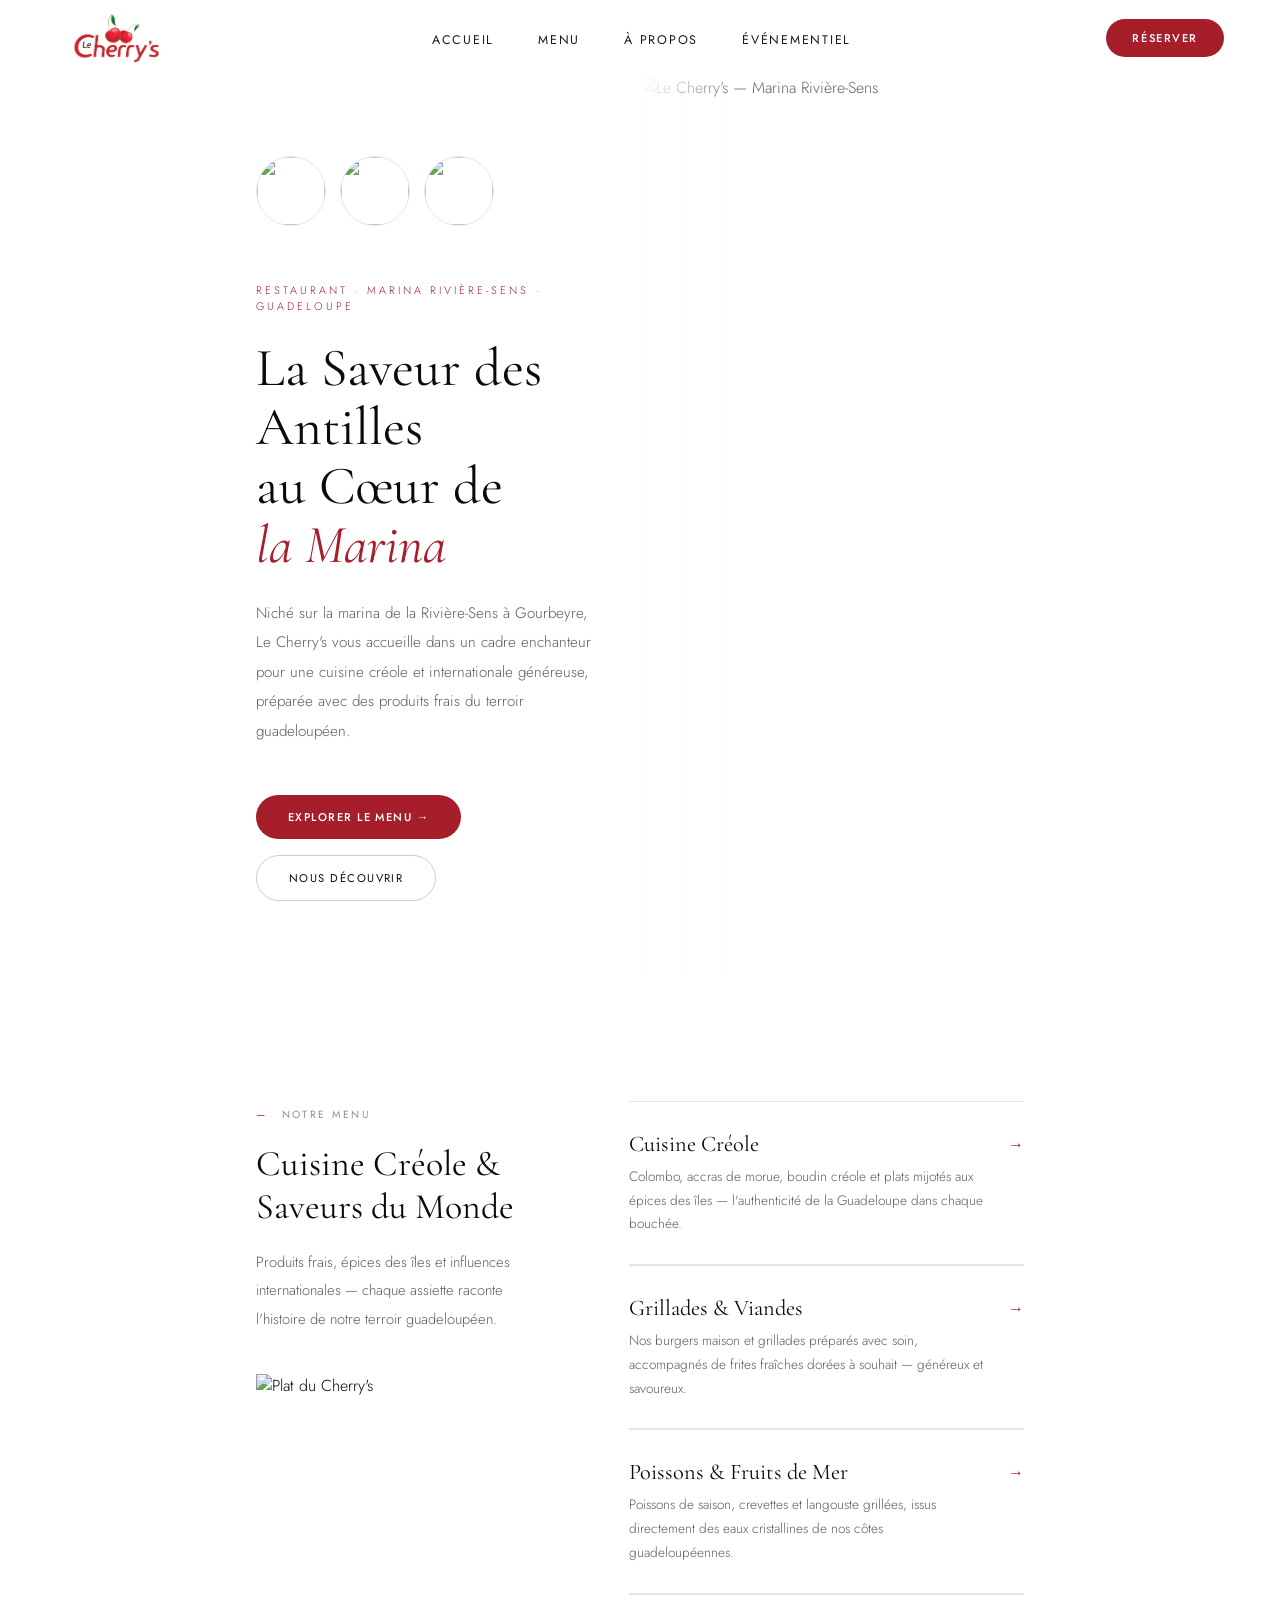
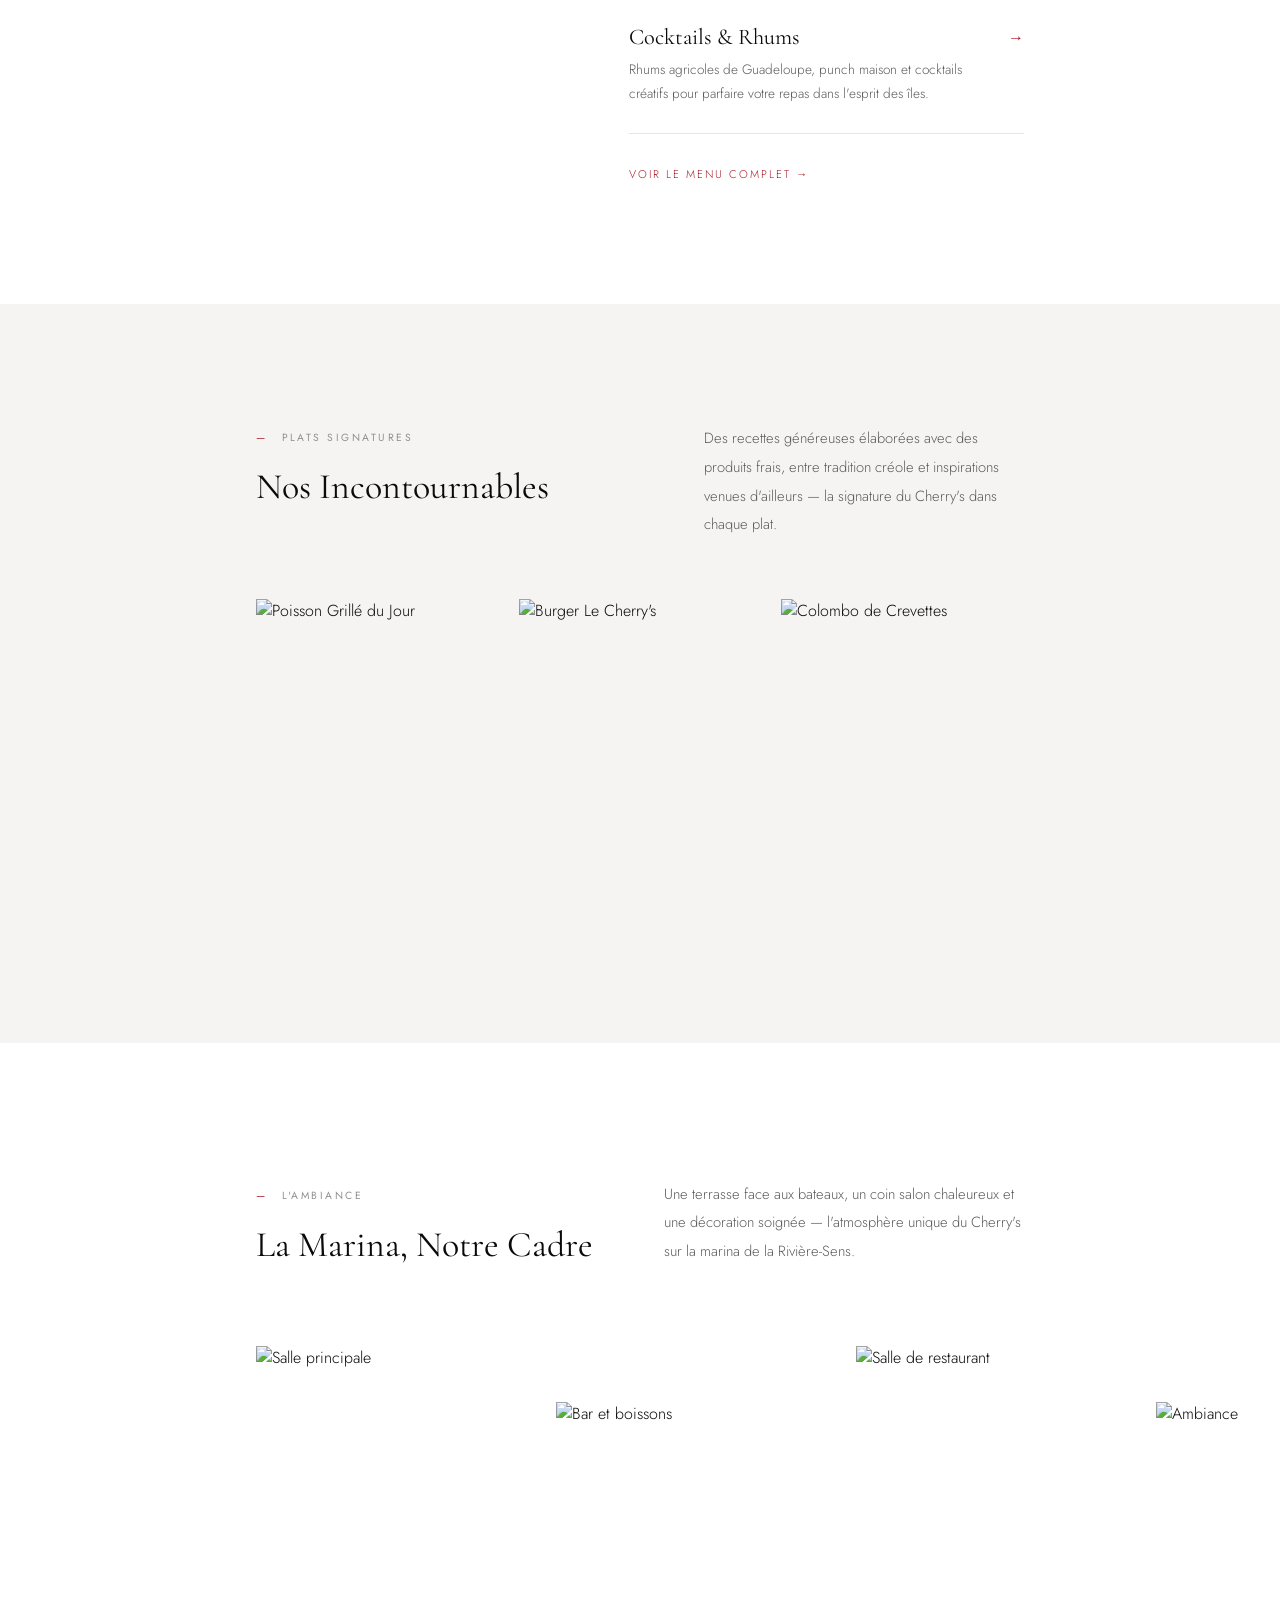
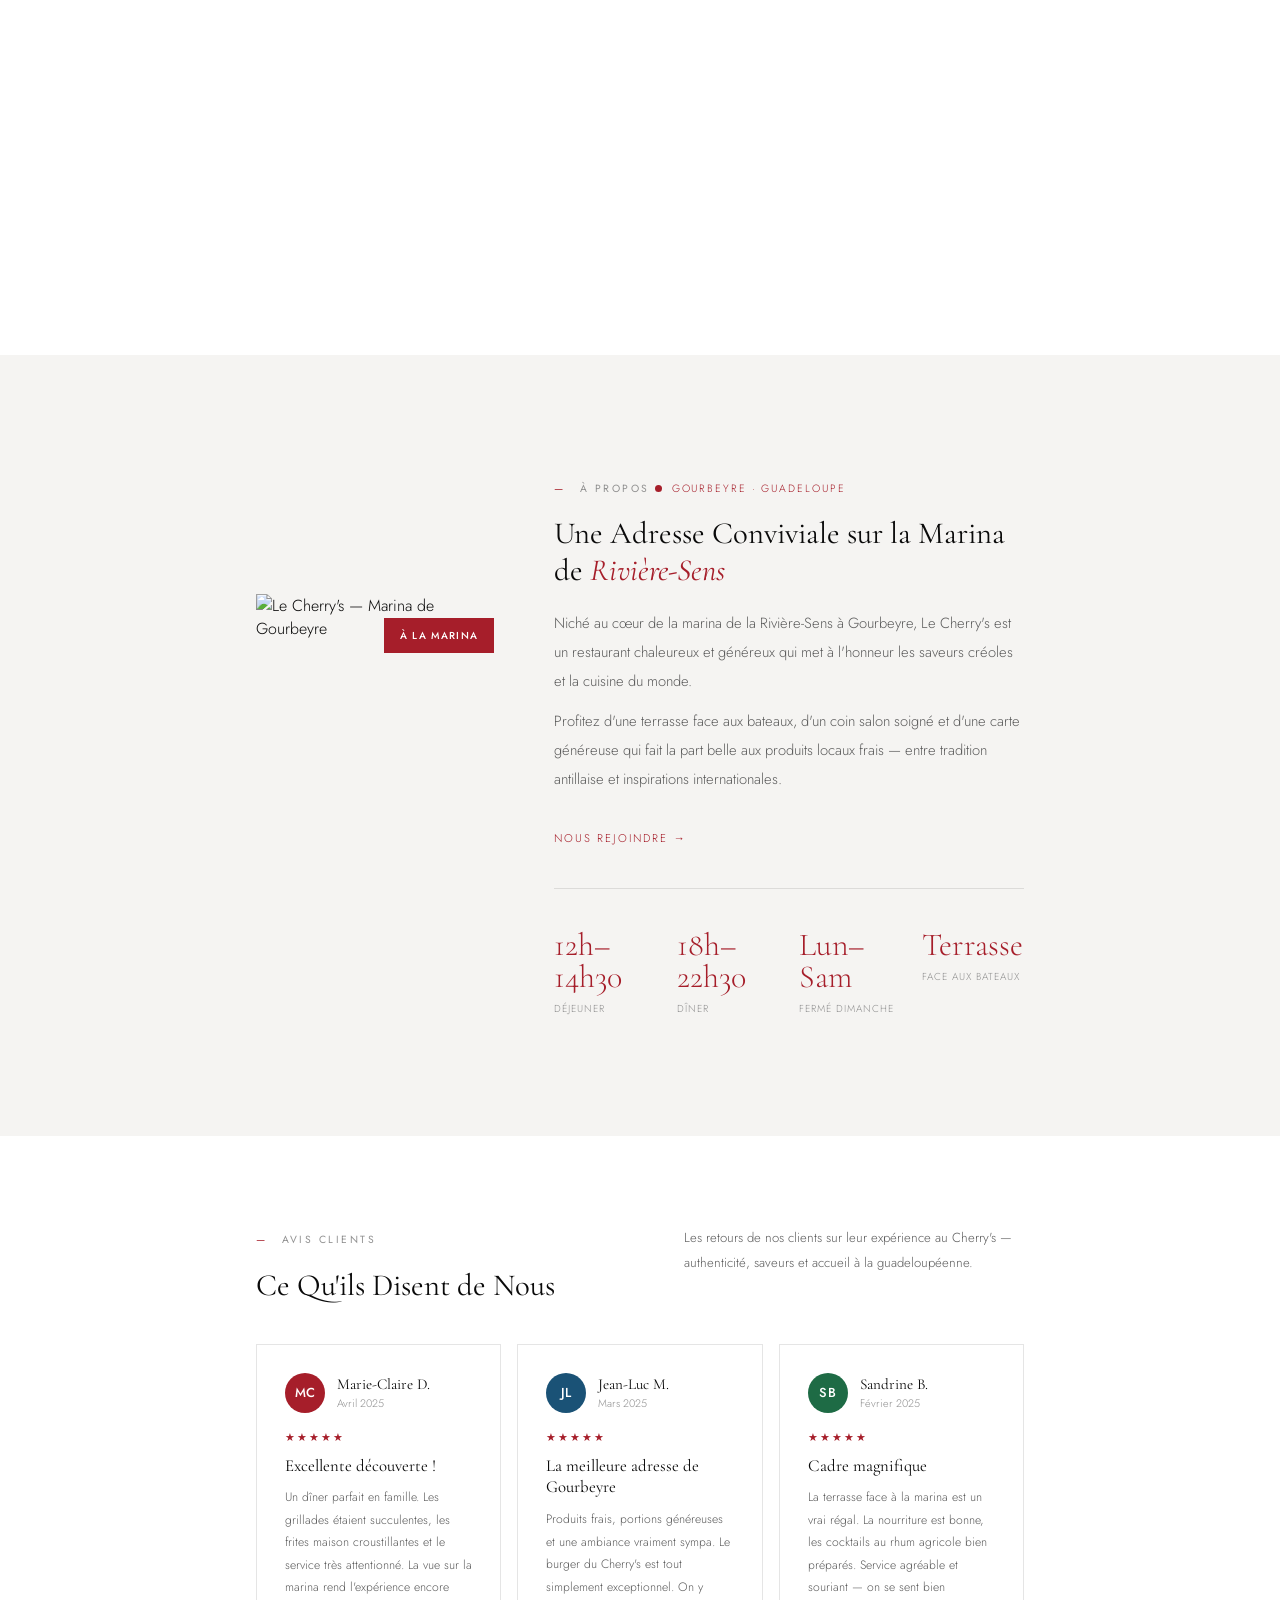
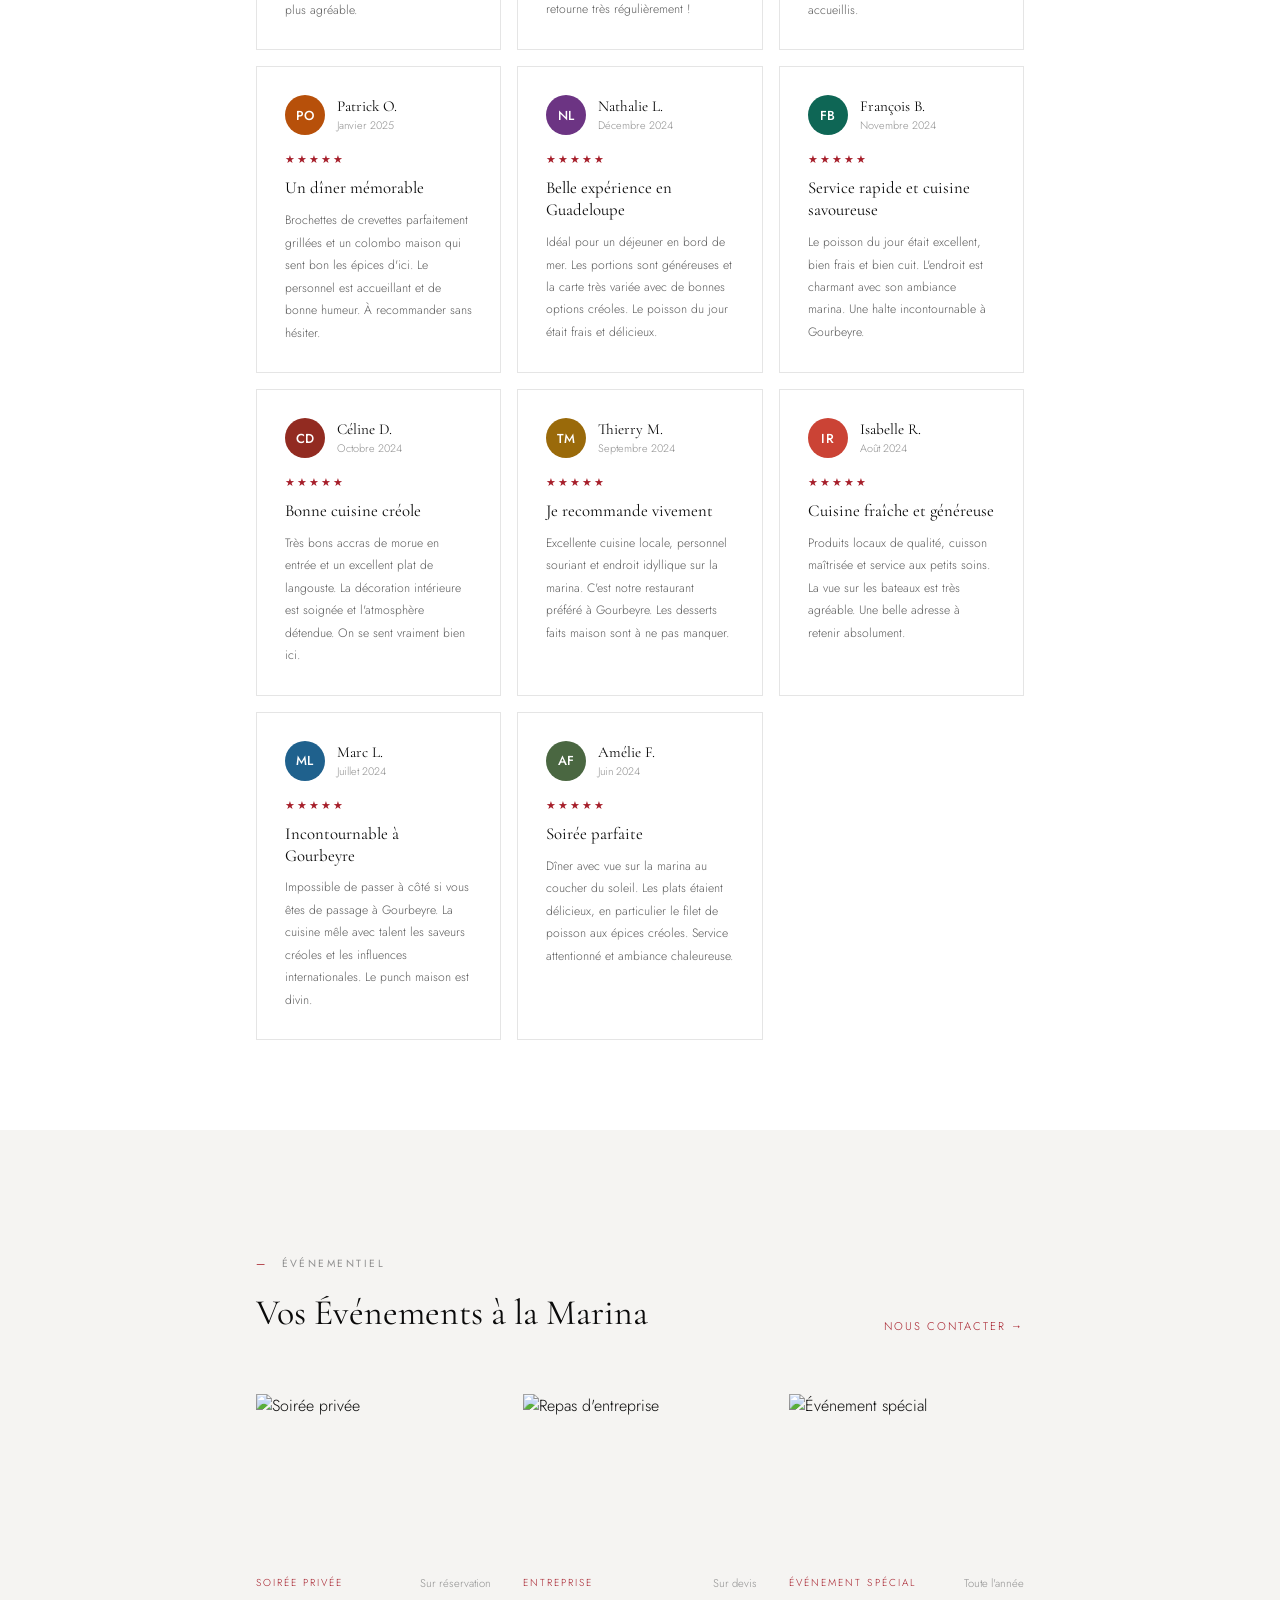
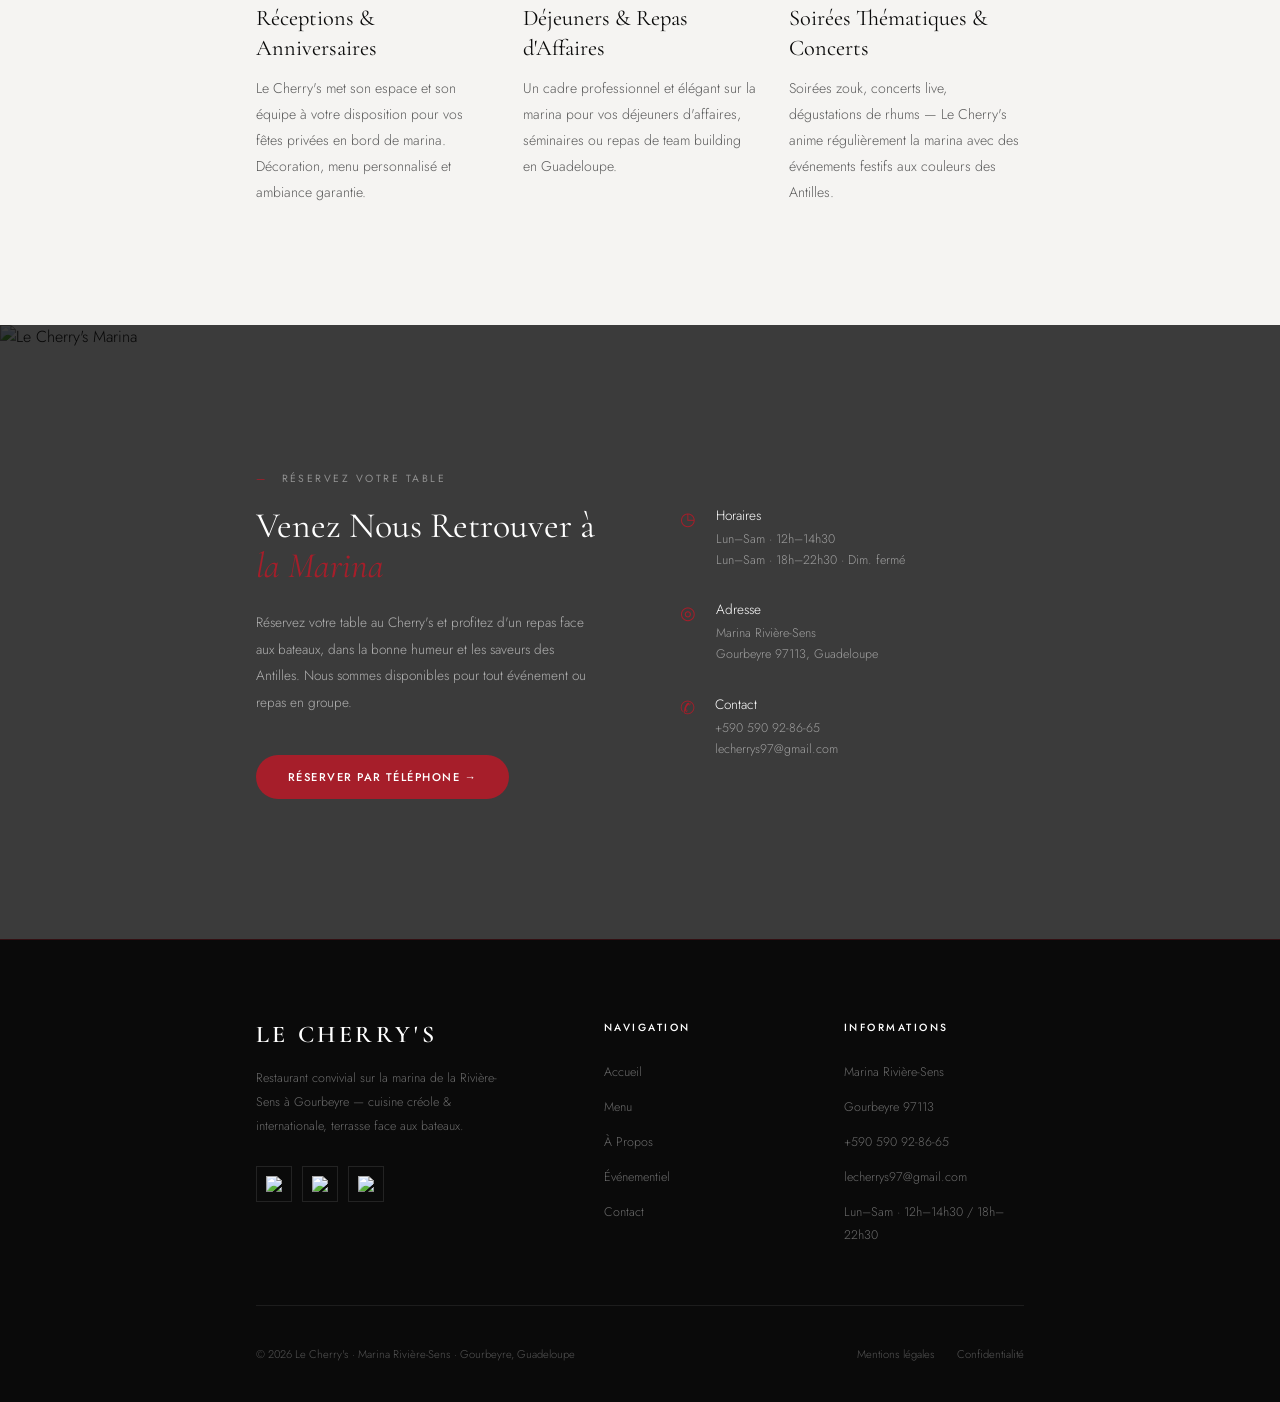
==== index.html @ 12f6e4ac "Initial commit — Le Cherry's restaurant website Site statique HTML/CSS/JS : page d'accueil, menu, à " ====
<!DOCTYPE html>
<html lang="fr">
<head>
  <meta charset="UTF-8" />
  <meta name="viewport" content="width=device-width, initial-scale=1.0" />
  <title>Le Cherry's — Restaurant Marina Rivière-Sens · Gourbeyre</title>
  <link rel="preconnect" href="https://fonts.googleapis.com" />
  <link rel="preconnect" href="https://fonts.gstatic.com" crossorigin />
  <link href="https://fonts.googleapis.com/css2?family=Cormorant+Garamond:ital,wght@0,300;0,400;0,500;0,600;1,300;1,400&family=Jost:wght@300;400;500&display=swap" rel="stylesheet" />
  <link rel="stylesheet" href="css/style.css" />
</head>
<body>

<!-- ── NAV ── -->
<nav>
  <a href="index.html" class="nav-logo"><img src="IMG_4644.png" alt="Le Cherry's" style="height:50px;width:auto;display:block;" /></a>
  <ul class="nav-links">
    <li><a href="index.html">Accueil</a></li>
    <li><a href="menu.html">Menu</a></li>
    <li><a href="apropos.html">À propos</a></li>
    <li><a href="evenementiel.html">Événementiel</a></li>
  </ul>
  <a href="tel:+590590928665" class="btn-nav">Réserver</a>
</nav>

<!-- ── HERO ── -->
<section id="hero">
  <div class="hero-left fi">
    <div class="hero-circles" aria-hidden="true">
      <div class="hero-circle">
        <img src="https://www.odyssea.eu/geodyssea/markers-thumbnails/26075_1666801011_th.jpg" alt="" />
      </div>
      <div class="hero-circle">
        <img src="https://www.odyssea.eu/geodyssea/markers-thumbnails/26075_1666801291_th.jpg" alt="" />
      </div>
      <div class="hero-circle">
        <img src="https://scontent.fptp3-1.fna.fbcdn.net/v/t39.30808-6/489790271_1192868812580644_2591110882138743673_n.jpg?_nc_cat=103&ccb=1-7&_nc_sid=127cfc&_nc_ohc=v4eCjtSb2UcQ7kNvwEwT-2U&_nc_oc=AdpVs7Gy8AkwBSvnmFHlxiqe1Ts1nXiaVDwaievpIXhGikGRkHju0ySQri4R4ScCTfU&_nc_zt=23&_nc_ht=scontent.fptp3-1.fna&_nc_gid=pjWPJAF3TsDBVCU1z52MqQ&_nc_ss=7b289&oh=00_Af5CchPLlEKDvNJ4T1kldpoUSLiQo6vwhZRtkpUMZKgg7A&oe=6A14059A" alt="" />
      </div>
    </div>

    <p class="hero-eyebrow">Restaurant · Marina Rivière-Sens · Guadeloupe</p>

    <h1 class="hero-title">
      La Saveur des Antilles<br>
      au Cœur de<br>
      <em>la Marina</em>
    </h1>

    <p class="hero-sub">
      Niché sur la marina de la Rivière-Sens à Gourbeyre, Le Cherry's vous accueille dans un cadre enchanteur pour une cuisine créole et internationale généreuse, préparée avec des produits frais du terroir guadeloupéen.
    </p>

    <div class="hero-btns">
      <a href="menu.html" class="btn-primary">Explorer le Menu →</a>
      <a href="apropos.html" class="btn-ghost">Nous découvrir</a>
    </div>
  </div>

  <div class="hero-right">
    <img
      src="https://cdn.iris-etourism.io/uploads/ctig/ce3/173-218-33217197.webp"
      alt="Le Cherry's — Marina Rivière-Sens" />
  </div>
</section>

<!-- ── MENU ── -->
<section id="menu">
  <div class="menu-left fi">
    <div class="sec-label">Notre Menu</div>
    <h2>Cuisine Créole &amp; Saveurs du Monde</h2>
    <p>Produits frais, épices des îles et influences internationales — chaque assiette raconte l'histoire de notre terroir guadeloupéen.</p>
    <img class="menu-thumb" src="https://scontent.fptp3-1.fna.fbcdn.net/v/t1.6435-9/200468690_665933537604246_8408341765320378175_n.jpg?_nc_cat=100&ccb=1-7&_nc_sid=3a1ebe&_nc_ohc=pmJnWVZ3Rd4Q7kNvwEg4f20&_nc_oc=AdpZiXPi1xQVHfmUf_9AhvYDUDNmIrdi8Ck6oYQTEx3tCJJkDzbr7FWKT4KcASjXLq4&_nc_zt=23&_nc_ht=scontent.fptp3-1.fna&_nc_gid=Krvey7iw03jv2q6gsChBzA&_nc_ss=7b289&oh=00_Af6tq6wZ_xcwJQh3cjDonbtgsejl0dUzdZxgStR1qoCWGA&oe=6A35C571" alt="Plat du Cherry's" />
  </div>

  <div class="fi d1">
    <ul class="menu-cats">
      <li><a class="menu-cat" href="menu.html" style="text-decoration:none;color:inherit;">
        <div>
          <div class="cat-title">Cuisine Créole</div>
          <div class="cat-desc">Colombo, accras de morue, boudin créole et plats mijotés aux épices des îles — l'authenticité de la Guadeloupe dans chaque bouchée.</div>
        </div>
        <span class="cat-arrow">→</span>
      </a></li>
      <li><a class="menu-cat" href="menu.html" style="text-decoration:none;color:inherit;">
        <div>
          <div class="cat-title">Grillades &amp; Viandes</div>
          <div class="cat-desc">Nos burgers maison et grillades préparés avec soin, accompagnés de frites fraîches dorées à souhait — généreux et savoureux.</div>
        </div>
        <span class="cat-arrow">→</span>
      </a></li>
      <li><a class="menu-cat" href="menu.html" style="text-decoration:none;color:inherit;">
        <div>
          <div class="cat-title">Poissons &amp; Fruits de Mer</div>
          <div class="cat-desc">Poissons de saison, crevettes et langouste grillées, issus directement des eaux cristallines de nos côtes guadeloupéennes.</div>
        </div>
        <span class="cat-arrow">→</span>
      </a></li>
      <li><a class="menu-cat" href="menu.html" style="text-decoration:none;color:inherit;">
        <div>
          <div class="cat-title">Cocktails &amp; Rhums</div>
          <div class="cat-desc">Rhums agricoles de Guadeloupe, punch maison et cocktails créatifs pour parfaire votre repas dans l'esprit des îles.</div>
        </div>
        <span class="cat-arrow">→</span>
      </a></li>
    </ul>
    <a href="menu.html" class="link-arrow" style="margin-top:32px; display:inline-flex;">Voir le Menu Complet →</a>
  </div>
</section>

<!-- ── SIGNATURE DISHES ── -->
<section id="dishes">
  <div class="dishes-head fi">
    <div>
      <div class="sec-label">Plats Signatures</div>
      <h2>Nos Incontournables</h2>
    </div>
    <p>Des recettes généreuses élaborées avec des produits frais, entre tradition créole et inspirations venues d'ailleurs — la signature du Cherry's dans chaque plat.</p>
  </div>

  <div class="dishes-grid">
    <a href="menu.html" class="dish-card fi" style="text-decoration:none;color:inherit;">
      <img src="https://scontent.fptp3-1.fna.fbcdn.net/v/t1.6435-9/163630570_624432241754376_1343249393481801839_n.jpg?_nc_cat=109&ccb=1-7&_nc_sid=3a1ebe&_nc_ohc=sBWolytrPGIQ7kNvwEt0Gn_&_nc_oc=Adrn9IX_o92LlVqJtRXkwJlJ3_LlEtLKOzeOkkTOhln6My8g-dJXaVFdZZh5gt6HYck&_nc_zt=23&_nc_ht=scontent.fptp3-1.fna&_nc_gid=T5S3ba5rXCcUFW1UgQoTug&_nc_ss=7b289&oh=00_Af5W3hoD8de2l7L4CZvIyP6UpPuS9WeO44xq-9D6ezgn1w&oe=6A35DD5B" alt="Poisson Grillé du Jour" />
      <div class="dish-info">
        <div class="dish-cat">Fruits de Mer</div>
        <div class="dish-name">Poisson Grillé du Jour</div>
      </div>
    </a>
    <a href="menu.html" class="dish-card fi d1">
      <img src="https://scontent.fptp3-1.fna.fbcdn.net/v/t39.30808-6/488264648_1192221882645337_4014409846828880053_n.jpg?_nc_cat=103&ccb=1-7&_nc_sid=127cfc&_nc_ohc=W8P6s4k7BpYQ7kNvwExlHOk&_nc_oc=AdoA7dlECfdTF-kdeNUnwIJWXxeWz3Ar3QWjjF5_AuBj3GnVlunKmgnjYBnG0hwOk20&_nc_zt=23&_nc_ht=scontent.fptp3-1.fna&_nc_gid=pXgx_6vg1t0Rur-gPBdLpA&_nc_ss=7b289&oh=00_Af6d9WVd5XLMDyZtxtSh1voEb1mnNuzGnKbrAWr7LmbgRA&oe=6A1436DB" alt="Burger Le Cherry's" />
      <div class="dish-info">
        <div class="dish-cat">Notre Signature</div>
        <div class="dish-name">Burger Le Cherry's</div>
      </div>
    </a>
    <a href="menu.html" class="dish-card fi d2">
      <img src="https://scontent.fptp3-1.fna.fbcdn.net/v/t39.30808-6/468421541_1475925916605000_6803619081217240962_n.jpg?_nc_cat=104&ccb=1-7&_nc_sid=3a1ebe&_nc_ohc=J_zqWsUa4msQ7kNvwHYSL6r&_nc_oc=AdrGis-MQpFueikUqJkKSczXXfGiqXq9gjnm411zVBbSu_7EsVVuyDpu7T9ZSN4Kjl4&_nc_zt=23&_nc_ht=scontent.fptp3-1.fna&_nc_gid=5b2ydhHO13Wl-cVi-HUx9g&_nc_ss=7b289&oh=00_Af4QqNl8N_vRlZY5L_uSmhWgZDN5QLIkABSTEbv-oOzIkA&oe=6A142CCD" alt="Colombo de Crevettes" style="object-position: left center;" />
      <div class="dish-info">
        <div class="dish-cat">Tradition Créole</div>
        <div class="dish-name">Colombo de Crevettes</div>
      </div>
    </a>
  </div>
</section>

<!-- ── AMBIANCE ── -->
<div class="ambiance-scroll-wrapper">
<section id="ambiance">
  <div class="ambiance-head fi">
    <div>
      <div class="sec-label">L'Ambiance</div>
      <h2>La Marina, Notre Cadre</h2>
    </div>
    <p>Une terrasse face aux bateaux, un coin salon chaleureux et une décoration soignée — l'atmosphère unique du Cherry's sur la marina de la Rivière-Sens.</p>
  </div>

  <div class="gal-strip-outer">
    <div class="gal-strip">
      <div class="gal-pic">
        <img src="https://cdn.iris-etourism.io/uploads/ctig/ba7/172-218-33217196.webp" alt="Salle principale" />
      </div>
      <div class="gal-pic">
        <img src="https://www.odyssea.eu/geodyssea/markers-thumbnails/26075_1666801291_th.jpg" alt="Bar et boissons" />
      </div>
      <div class="gal-pic">
        <img src="https://scontent.fptp3-1.fna.fbcdn.net/v/t39.30808-6/489790271_1192868812580644_2591110882138743673_n.jpg?_nc_cat=103&ccb=1-7&_nc_sid=127cfc&_nc_ohc=v4eCjtSb2UcQ7kNvwEwT-2U&_nc_oc=AdpVs7Gy8AkwBSvnmFHlxiqe1Ts1nXiaVDwaievpIXhGikGRkHju0ySQri4R4ScCTfU&_nc_zt=23&_nc_ht=scontent.fptp3-1.fna&_nc_gid=pjWPJAF3TsDBVCU1z52MqQ&_nc_ss=7b289&oh=00_Af5CchPLlEKDvNJ4T1kldpoUSLiQo6vwhZRtkpUMZKgg7A&oe=6A14059A" alt="Salle de restaurant" />
      </div>
      <div class="gal-pic">
        <img src="https://scontent.fptp3-1.fna.fbcdn.net/v/t39.30808-6/489784295_1192868559247336_3464293782359661785_n.jpg?stp=dst-jpg_s552x414_tt6&_nc_cat=102&ccb=1-7&_nc_sid=714c7a&_nc_ohc=gMK5Sq0dfUAQ7kNvwFRY8yI&_nc_oc=AdorZhAs637u6fInsoLkH99GRIDzKQc0d6ZUnvlTLffhg7PgyoPC7hMhMsPZCw-O5YU&_nc_zt=23&_nc_ht=scontent.fptp3-1.fna&_nc_gid=0c0Nnu7QRZSxZqexaxHjBA&_nc_ss=7b289&oh=00_Af5RGBFt8huEb5_hW-BxFUR8N-x5uk_PAZE0i0wG1ads1g&oe=6A1426FF" alt="Ambiance" />
      </div>
      <div class="gal-pic">
        <img src="https://scontent.fptp3-1.fna.fbcdn.net/v/t39.30808-6/468437808_1475925796605012_5484779075823288066_n.jpg?stp=dst-jpg_s552x414_tt6&_nc_cat=102&ccb=1-7&_nc_sid=8b96af&_nc_ohc=uQzi-3JnGiUQ7kNvwF2t7vO&_nc_oc=AdpHXMNrQ78e9WYuCbGnoWHmuNsvIYx5RiRILO4rbFrNvQp4j-fbOTvvT_p_q0-2IOo&_nc_zt=23&_nc_ht=scontent.fptp3-1.fna&_nc_gid=7dKXH_EPdvDreQxhaC-4BA&_nc_ss=7b289&oh=00_Af5bHXQ3pywp-ZEqNewcoQuU4L_mkO5zQMyqQ_omV992xg&oe=6A140AFF" alt="Ambiance" />
      </div>
      <div class="gal-pic">
        <img src="https://scontent.fptp3-1.fna.fbcdn.net/v/t1.6435-9/175648455_638635890334011_4276692166821560022_n.jpg?stp=c0.85.1034.1034a_dst-jpg_s552x414_tt6&_nc_cat=111&ccb=1-7&_nc_sid=8b96af&_nc_ohc=jQHKYoV2uCAQ7kNvwEFcHMt&_nc_oc=Adrr1VHnX7CbCedsBLeo7AUYyX9A_aKYWM1D57ig8cluEn9WQRStfHuQ5x1cT-Z0Rhc&_nc_zt=23&_nc_ht=scontent.fptp3-1.fna&_nc_gid=krLxTV-8o2TkE_E3iJi4mw&_nc_ss=7b289&oh=00_Af4Z5lKNHKuZjpsME93AZIx9rmaHWmIfSNkzdk8BucVc3Q&oe=6A35CA6E" alt="Ambiance" />
      </div>
      <div class="gal-pic">
        <img src="https://scontent.fptp3-1.fna.fbcdn.net/v/t1.6435-9/82865938_383569579173978_7249958736142270464_n.jpg?stp=c0.77.930.930a_dst-jpg_s552x414_tt6&_nc_cat=109&ccb=1-7&_nc_sid=938f96&_nc_ohc=DlPOmMjAZisQ7kNvwHLztfX&_nc_oc=AdpMEtTNx00r0Edx2qlnuFwL-YsGBxwhyvEZT5Jig9_zjjRHiVtkX_hDswekutSC2Ms&_nc_zt=23&_nc_ht=scontent.fptp3-1.fna&_nc_gid=eh-Wu_XWRH_ZM6wbPgHeZw&_nc_ss=7b289&oh=00_Af6aEXFPEXlw_qdEH8J5Z9CE8qMFKtjOaX4SoBQUls34pw&oe=6A35CD45" alt="Ambiance" />
      </div>
      <div class="gal-pic">
        <img src="https://scontent.fptp3-1.fna.fbcdn.net/v/t39.30808-6/487929341_1190991266101732_2448054287440793218_n.jpg?_nc_cat=104&ccb=1-7&_nc_sid=127cfc&_nc_ohc=6IWUBp6Qs5kQ7kNvwGmS2_J&_nc_oc=AdrQqCRwVfHZqFQXcDNpBTS47Gf0k4zJoB3yDepKve5llYyC-pWGUgYbVcCrxw6FbmI&_nc_zt=23&_nc_ht=scontent.fptp3-1.fna&_nc_gid=VnQK16pYoiPYz9Dlo6jOrg&_nc_ss=7b289&oh=00_Af6YMPg01cK6jDLO-YCHThN7LAaL2Fgv93rgBYhh0BXTlA&oe=6A1442CA" alt="Ambiance" />
      </div>
    </div>
  </div>
</section>
</div>

<!-- ── ABOUT ── -->
<section id="about">
  <div class="about-img fi">
    <img src="https://www.odyssea.eu/geodyssea/markers-photos/26075_1666801011.jpg" alt="Le Cherry's — Marina de Gourbeyre" />
    <div class="about-badge">À la Marina</div>
  </div>

  <div class="about-text fi d1">
    <div class="sec-label">À Propos</div>

    <div class="about-article">
      <div class="about-dot"></div>
      Gourbeyre · Guadeloupe
    </div>

    <h2>Une Adresse Conviviale sur la Marina de <em>Rivière-Sens</em></h2>

    <p>Niché au cœur de la marina de la Rivière-Sens à Gourbeyre, Le Cherry's est un restaurant chaleureux et généreux qui met à l'honneur les saveurs créoles et la cuisine du monde.</p>
    <p>Profitez d'une terrasse face aux bateaux, d'un coin salon soigné et d'une carte généreuse qui fait la part belle aux produits locaux frais — entre tradition antillaise et inspirations internationales.</p>

    <a href="#reserve" class="link-arrow" style="margin-top:24px; display:inline-flex;">Nous rejoindre →</a>

    <div class="about-stats">
      <div>
        <div class="stat-num">12h–14h30</div>
        <div class="stat-label">Déjeuner</div>
      </div>
      <div>
        <div class="stat-num">18h–22h30</div>
        <div class="stat-label">Dîner</div>
      </div>
      <div>
        <div class="stat-num">Lun–Sam</div>
        <div class="stat-label">Fermé Dimanche</div>
      </div>
      <div>
        <div class="stat-num">Terrasse</div>
        <div class="stat-label">Face aux bateaux</div>
      </div>
    </div>
  </div>
</section>

<!-- ── TESTIMONIALS ── -->
<section id="testimonials">
  <div class="test-head fi">
    <div>
      <div class="sec-label">Avis Clients</div>
      <h2>Ce Qu'ils Disent de Nous</h2>
    </div>
    <p>Les retours de nos clients sur leur expérience au Cherry's — authenticité, saveurs et accueil à la guadeloupéenne.</p>
  </div>

  <div class="test-grid">
    <div class="test-card fi">
      <div class="test-top">
        <div class="test-avatar" data-initials="MC" style="--av:#A61E2A"></div>
        <div>
          <div class="test-name">Marie-Claire D.</div>
          <div class="test-date">Avril 2025</div>
        </div>
      </div>
      <div class="test-stars">★★★★★</div>
      <div class="test-title">Excellente découverte !</div>
      <div class="test-body">Un dîner parfait en famille. Les grillades étaient succulentes, les frites maison croustillantes et le service très attentionné. La vue sur la marina rend l'expérience encore plus agréable.</div>
    </div>

    <div class="test-card fi d1">
      <div class="test-top">
        <div class="test-avatar" data-initials="JL" style="--av:#1A5276"></div>
        <div>
          <div class="test-name">Jean-Luc M.</div>
          <div class="test-date">Mars 2025</div>
        </div>
      </div>
      <div class="test-stars">★★★★★</div>
      <div class="test-title">La meilleure adresse de Gourbeyre</div>
      <div class="test-body">Produits frais, portions généreuses et une ambiance vraiment sympa. Le burger du Cherry's est tout simplement exceptionnel. On y retourne très régulièrement !</div>
    </div>

    <div class="test-card fi d2">
      <div class="test-top">
        <div class="test-avatar" data-initials="SB" style="--av:#1E6B45"></div>
        <div>
          <div class="test-name">Sandrine B.</div>
          <div class="test-date">Février 2025</div>
        </div>
      </div>
      <div class="test-stars">★★★★★</div>
      <div class="test-title">Cadre magnifique</div>
      <div class="test-body">La terrasse face à la marina est un vrai régal. La nourriture est bonne, les cocktails au rhum agricole bien préparés. Service agréable et souriant — on se sent bien accueillis.</div>
    </div>

    <div class="test-card fi">
      <div class="test-top">
        <div class="test-avatar" data-initials="PO" style="--av:#B7500A"></div>
        <div>
          <div class="test-name">Patrick O.</div>
          <div class="test-date">Janvier 2025</div>
        </div>
      </div>
      <div class="test-stars">★★★★★</div>
      <div class="test-title">Un dîner mémorable</div>
      <div class="test-body">Brochettes de crevettes parfaitement grillées et un colombo maison qui sent bon les épices d'ici. Le personnel est accueillant et de bonne humeur. À recommander sans hésiter.</div>
    </div>

    <div class="test-card fi d1">
      <div class="test-top">
        <div class="test-avatar" data-initials="NL" style="--av:#6C3483"></div>
        <div>
          <div class="test-name">Nathalie L.</div>
          <div class="test-date">Décembre 2024</div>
        </div>
      </div>
      <div class="test-stars">★★★★★</div>
      <div class="test-title">Belle expérience en Guadeloupe</div>
      <div class="test-body">Idéal pour un déjeuner en bord de mer. Les portions sont généreuses et la carte très variée avec de bonnes options créoles. Le poisson du jour était frais et délicieux.</div>
    </div>

    <div class="test-card fi d2">
      <div class="test-top">
        <div class="test-avatar" data-initials="FB" style="--av:#0E6655"></div>
        <div>
          <div class="test-name">François B.</div>
          <div class="test-date">Novembre 2024</div>
        </div>
      </div>
      <div class="test-stars">★★★★★</div>
      <div class="test-title">Service rapide et cuisine savoureuse</div>
      <div class="test-body">Le poisson du jour était excellent, bien frais et bien cuit. L'endroit est charmant avec son ambiance marina. Une halte incontournable à Gourbeyre.</div>
    </div>

    <div class="test-card fi">
      <div class="test-top">
        <div class="test-avatar" data-initials="CD" style="--av:#922B21"></div>
        <div>
          <div class="test-name">Céline D.</div>
          <div class="test-date">Octobre 2024</div>
        </div>
      </div>
      <div class="test-stars">★★★★★</div>
      <div class="test-title">Bonne cuisine créole</div>
      <div class="test-body">Très bons accras de morue en entrée et un excellent plat de langouste. La décoration intérieure est soignée et l'atmosphère détendue. On se sent vraiment bien ici.</div>
    </div>

    <div class="test-card fi d1">
      <div class="test-top">
        <div class="test-avatar" data-initials="TM" style="--av:#9A6A0A"></div>
        <div>
          <div class="test-name">Thierry M.</div>
          <div class="test-date">Septembre 2024</div>
        </div>
      </div>
      <div class="test-stars">★★★★★</div>
      <div class="test-title">Je recommande vivement</div>
      <div class="test-body">Excellente cuisine locale, personnel souriant et endroit idyllique sur la marina. C'est notre restaurant préféré à Gourbeyre. Les desserts faits maison sont à ne pas manquer.</div>
    </div>

    <div class="test-card fi d2">
      <div class="test-top">
        <div class="test-avatar" data-initials="IR" style="--av:#CB4335"></div>
        <div>
          <div class="test-name">Isabelle R.</div>
          <div class="test-date">Août 2024</div>
        </div>
      </div>
      <div class="test-stars">★★★★★</div>
      <div class="test-title">Cuisine fraîche et généreuse</div>
      <div class="test-body">Produits locaux de qualité, cuisson maîtrisée et service aux petits soins. La vue sur les bateaux est très agréable. Une belle adresse à retenir absolument.</div>
    </div>

    <div class="test-card fi">
      <div class="test-top">
        <div class="test-avatar" data-initials="ML" style="--av:#1F618D"></div>
        <div>
          <div class="test-name">Marc L.</div>
          <div class="test-date">Juillet 2024</div>
        </div>
      </div>
      <div class="test-stars">★★★★★</div>
      <div class="test-title">Incontournable à Gourbeyre</div>
      <div class="test-body">Impossible de passer à côté si vous êtes de passage à Gourbeyre. La cuisine mêle avec talent les saveurs créoles et les influences internationales. Le punch maison est divin.</div>
    </div>

    <div class="test-card fi d1">
      <div class="test-top">
        <div class="test-avatar" data-initials="AF" style="--av:#4A6741"></div>
        <div>
          <div class="test-name">Amélie F.</div>
          <div class="test-date">Juin 2024</div>
        </div>
      </div>
      <div class="test-stars">★★★★★</div>
      <div class="test-title">Soirée parfaite</div>
      <div class="test-body">Dîner avec vue sur la marina au coucher du soleil. Les plats étaient délicieux, en particulier le filet de poisson aux épices créoles. Service attentionné et ambiance chaleureuse.</div>
    </div>
  </div>
</section>

<!-- ── ÉVÉNEMENTIEL ── -->
<section id="evenements">
  <div class="ev-head fi">
    <div>
      <div class="sec-label">Événementiel</div>
      <h2>Vos Événements à la Marina</h2>
    </div>
    <a href="#reserve" class="link-arrow">Nous contacter →</a>
  </div>

  <div class="ev-grid">
    <a href="evenementiel.html" class="ev-card fi" style="text-decoration:none;color:inherit;">
      <div class="ev-img-wrap">
        <img src="https://scontent.fptp3-1.fna.fbcdn.net/v/t1.6435-9/197824891_663330817864518_9167638977800052636_n.jpg?_nc_cat=103&ccb=1-7&_nc_sid=3a1ebe&_nc_ohc=mrFPls4_0TUQ7kNvwFR4LW1&_nc_oc=Adr6q1xU5lna3TcYkCPqp6JPc3FZl1Bs4ZJK-mi-FieYWlWBl4qu-4H8JVzHWw4pBLk&_nc_zt=23&_nc_ht=scontent.fptp3-1.fna&_nc_gid=LP67sinAhA7JZfjjSuibWg&_nc_ss=7b289&oh=00_Af4FZ7GuvgWF8W9C-ooFHDUs8O1-wWUjyVlhBeC5hdRh5Q&oe=6A35E264" alt="Soirée privée" />
      </div>
      <div class="ev-meta">
        <span class="ev-type">Soirée Privée</span>
        <span class="ev-date">Sur réservation</span>
      </div>
      <div class="ev-title">Réceptions &amp; Anniversaires</div>
      <div class="ev-excerpt">Le Cherry's met son espace et son équipe à votre disposition pour vos fêtes privées en bord de marina. Décoration, menu personnalisé et ambiance garantie.</div>
    </a>

    <a href="evenementiel.html" class="ev-card fi d1" style="text-decoration:none;color:inherit;">
      <div class="ev-img-wrap">
        <img src="https://scontent.fptp3-1.fna.fbcdn.net/v/t39.30808-6/488255054_1190830292784496_4786812841500935258_n.jpg?_nc_cat=101&ccb=1-7&_nc_sid=cc71e4&_nc_ohc=Ymx89uTLKIcQ7kNvwExLeBL&_nc_oc=AdoKN8z1wjRx52AvovU1Wpepk3JDSBaaE3ATH-7cR16il70IW_meFxpr8qj62H2mdrQ&_nc_zt=23&_nc_ht=scontent.fptp3-1.fna&_nc_gid=PmUrVpnb4uJrRjgzcYqn6A&_nc_ss=7b289&oh=00_Af5tS4kzVzHKbp6V3wKoqxjSKBhNJ3USGZ8vbTNAldbHTw&oe=6A144285" alt="Repas d'entreprise" />
      </div>
      <div class="ev-meta">
        <span class="ev-type">Entreprise</span>
        <span class="ev-date">Sur devis</span>
      </div>
      <div class="ev-title">Déjeuners &amp; Repas d'Affaires</div>
      <div class="ev-excerpt">Un cadre professionnel et élégant sur la marina pour vos déjeuners d'affaires, séminaires ou repas de team building en Guadeloupe.</div>
    </a>

    <a href="evenementiel.html" class="ev-card fi d2" style="text-decoration:none;color:inherit;">
      <div class="ev-img-wrap">
        <img src="https://scontent.fptp3-1.fna.fbcdn.net/v/t39.30808-6/482221857_1169784324889093_4502690921786011762_n.jpg?_nc_cat=111&ccb=1-7&_nc_sid=833d8c&_nc_ohc=Ib2DA_GdQBwQ7kNvwHhCd42&_nc_oc=AdpR8ADsylaEqMqxao6qhCgANQc4zONcZjd-N76CZoqdPMaBMmdGV7zGb06MryS53ts&_nc_zt=23&_nc_ht=scontent.fptp3-1.fna&_nc_gid=bk40_aXfRR3Y0rY8tjB1GQ&_nc_ss=7b289&oh=00_Af7ckkPpd_r6NDidhQEOqT-_7ukNqIQosrQmobFO4R3ZKA&oe=6A142619" alt="Événement spécial" />
      </div>
      <div class="ev-meta">
        <span class="ev-type">Événement Spécial</span>
        <span class="ev-date">Toute l'année</span>
      </div>
      <div class="ev-title">Soirées Thématiques &amp; Concerts</div>
      <div class="ev-excerpt">Soirées zouk, concerts live, dégustations de rhums — Le Cherry's anime régulièrement la marina avec des événements festifs aux couleurs des Antilles.</div>
    </a>
  </div>
</section>

<!-- ── RESERVE ── -->
<section id="reserve">
  <div class="res-bg">
    <img src="https://dynamic-media-cdn.tripadvisor.com/media/photo-o/17/97/0c/a1/le-cherry-s.jpg?w=900&h=500&s=1" alt="Le Cherry's Marina" />
  </div>

  <div class="res-inner fi">
    <div class="res-text">
      <div class="sec-label">Réservez Votre Table</div>
      <h2>Venez Nous Retrouver à <em>la Marina</em></h2>
      <p>Réservez votre table au Cherry's et profitez d'un repas face aux bateaux, dans la bonne humeur et les saveurs des Antilles. Nous sommes disponibles pour tout événement ou repas en groupe.</p>
      <a href="tel:+590590928665" class="btn-primary">Réserver par Téléphone →</a>
    </div>

    <div class="res-details">
      <div class="res-detail">
        <span class="res-icon">◷</span>
        <div>
          <div class="res-dt-label">Horaires</div>
          <div class="res-dt-val">Lun–Sam · 12h–14h30<br>Lun–Sam · 18h–22h30 · Dim. fermé</div>
        </div>
      </div>
      <div class="res-detail">
        <span class="res-icon">◎</span>
        <div>
          <div class="res-dt-label">Adresse</div>
          <div class="res-dt-val">
            <a href="https://maps.google.com/?q=Le+Cherry%27s+Marina+Rivière-Sens+Gourbeyre+Guadeloupe" target="_blank" rel="noopener" class="res-link" style="text-decoration:none;color:inherit;">Marina Rivière-Sens<br>Gourbeyre 97113, Guadeloupe</a>
          </div>
        </div>
      </div>
      <div class="res-detail">
        <span class="res-icon">✆</span>
        <div>
          <div class="res-dt-label">Contact</div>
          <div class="res-dt-val">
            <a href="tel:+590590928665" class="res-link" style="text-decoration:none;color:inherit;">+590 590 92-86-65</a><br>
            <a href="mailto:lecherrys97@gmail.com" class="res-link" style="text-decoration:none;color:inherit;">lecherrys97@gmail.com</a>
          </div>
        </div>
      </div>
    </div>
  </div>
</section>

<!-- ── FOOTER ── -->
<footer>
  <div class="foot-grid">
    <div>
      <a href="#hero" class="foot-logo">LE CHERRY'S</a>
      <p class="foot-desc">Restaurant convivial sur la marina de la Rivière-Sens à Gourbeyre — cuisine créole &amp; internationale, terrasse face aux bateaux.</p>
      <div class="socials" aria-label="Réseaux sociaux">
        <a href="https://www.facebook.com/people/Le-Cherrys/100055726106160/" class="soc" aria-label="Facebook" target="_blank" rel="noopener">
          <img src="https://cdn.simpleicons.org/facebook/ffffff" width="16" height="16" alt="Facebook" />
        </a>
        <a href="https://www.instagram.com/lecherrys97/" class="soc" aria-label="Instagram" target="_blank" rel="noopener">
          <img src="https://cdn.simpleicons.org/instagram/ffffff" width="16" height="16" alt="Instagram" />
        </a>
        <a href="https://www.tripadvisor.fr/Restaurant_Review-g3485145-d17323949-Reviews-Le_Cherry_s-Gourbeyre_Basse_Terre_Island_Guadeloupe.html" class="soc" aria-label="TripAdvisor" target="_blank" rel="noopener">
          <img src="https://cdn.simpleicons.org/tripadvisor/ffffff" width="16" height="16" alt="TripAdvisor" />
        </a>
      </div>
    </div>

    <div>
      <div class="foot-col-title">Navigation</div>
      <ul class="foot-links">
        <li><a href="index.html">Accueil</a></li>
        <li><a href="menu.html">Menu</a></li>
        <li><a href="apropos.html">À Propos</a></li>
        <li><a href="evenementiel.html">Événementiel</a></li>
        <li><a href="tel:+590590928665">Contact</a></li>
      </ul>
    </div>

    <div>
      <div class="foot-col-title">Informations</div>
      <ul class="foot-links">
        <li><a href="#reserve">Marina Rivière-Sens</a></li>
        <li><a href="#reserve">Gourbeyre 97113</a></li>
        <li><a href="tel:+590590928665">+590 590 92-86-65</a></li>
        <li><a href="mailto:lecherrys97@gmail.com">lecherrys97@gmail.com</a></li>
        <li><a href="#reserve">Lun–Sam · 12h–14h30 / 18h–22h30</a></li>
      </ul>
    </div>
  </div>

  <div class="foot-bottom">
    <p class="foot-copy">© 2026 Le Cherry's · Marina Rivière-Sens · Gourbeyre, Guadeloupe</p>
    <div class="foot-legal">
      <a href="#">Mentions légales</a>
      <a href="#">Confidentialité</a>
    </div>
  </div>
</footer>

<script src="js/main.js"></script>
</body>
</html>
---- css/style.css ----
*, *::before, *::after { box-sizing: border-box; margin: 0; padding: 0; }

:root {
  --red:        #A61E2A;
  --red-lt:     #C62839;
  --red-deep:   #6E0F18;
  --red-dim:    rgba(166,30,42,0.08);
  --gradient:   linear-gradient(135deg, #6E0F18 0%, #A61E2A 45%, #0F0F10 100%);
  --bg:         #FFFFFF;
  --bg2:        #F5F4F2;
  --bg3:        #EBEBEA;
  --text:       #0A0A0A;
  --muted:      #5C5C5C;
  --muted2:     #909090;
  --border:     rgba(0,0,0,0.1);
  --border-red: rgba(166,30,42,0.2);
  --serif:      'Cormorant Garamond', Georgia, serif;
  --sans:       'Jost', sans-serif;

  /* centrage : contenu occupe les 60% centraux */
  --cx: 20%;
}

html { scroll-behavior: smooth; }

body {
  background: var(--bg);
  color: var(--text);
  font-family: var(--sans);
  font-weight: 300;
  overflow-x: hidden;
}

::-webkit-scrollbar { width: 3px; }
::-webkit-scrollbar-track { background: var(--bg3); }
::-webkit-scrollbar-thumb { background: var(--red); }

/* ─── NAV ─── */
nav {
  position: fixed;
  inset: 0 0 auto 0;
  z-index: 200;
  display: flex;
  align-items: center;
  justify-content: space-between;
  padding: 0 56px;
  height: 76px;
  background: rgba(255,255,255,0.82);
  backdrop-filter: blur(28px) saturate(160%);
  -webkit-backdrop-filter: blur(28px) saturate(160%);
  transition: background .3s;
  overflow: visible;
}

nav::after {
  content: '';
  position: absolute;
  top: 100%;
  left: 0; right: 0;
  height: 40px;
  background: linear-gradient(to bottom, rgba(255,255,255,0.55), transparent);
  pointer-events: none;
}

.nav-logo {
  display: flex;
  align-items: center;
  flex-shrink: 0;
  text-decoration: none;
}

.nav-logo img {
  height: 38px;
  width: auto;
  display: block;
}

.nav-links { display: flex; gap: 44px; list-style: none; }
.nav-links a {
  position: relative;
  color: #1A1A1A;
  text-decoration: none;
  font-size: .78rem;
  font-weight: 400;
  letter-spacing: .14em;
  text-transform: uppercase;
  transition: color .25s;
}
.nav-links a::after {
  content: '';
  position: absolute;
  bottom: -4px;
  left: 0;
  width: 0;
  height: 1.5px;
  background: var(--red);
  transition: width .3s ease;
}
.nav-links a:hover { color: var(--red); }
.nav-links a:hover::after { width: 100%; }

.btn-nav {
  padding: 11px 26px;
  background: var(--red);
  color: #FFFFFF;
  font-family: var(--sans);
  font-size: .7rem;
  font-weight: 500;
  letter-spacing: .14em;
  text-transform: uppercase;
  text-decoration: none;
  border-radius: 50px;
  transition: background .25s, box-shadow .25s, transform .2s;
}
.btn-nav:hover {
  background: var(--red-lt);
  box-shadow: 0 6px 20px rgba(166,30,42,0.3);
  transform: translateY(-1px);
}

/* ─── HERO ─── */
#hero {
  display: grid;
  grid-template-columns: 1fr 1fr;
  min-height: 100dvh;
  padding-top: 76px;
  padding-left: var(--cx);
  padding-right: var(--cx);
}

.hero-left {
  display: flex;
  flex-direction: column;
  justify-content: center;
  padding: 80px 40px 80px 0;
}

.hero-circles { display: flex; gap: 14px; margin-bottom: 56px; }
.hero-circle {
  width: 70px; height: 70px;
  border-radius: 50%;
  overflow: hidden;
  border: 1px solid var(--border);
  flex-shrink: 0;
}
.hero-circle img { width: 100%; height: 100%; object-fit: cover; }

.hero-eyebrow {
  font-size: .68rem;
  letter-spacing: .28em;
  text-transform: uppercase;
  color: var(--red);
  margin-bottom: 24px;
}

.hero-title {
  font-family: var(--serif);
  font-size: clamp(2.9rem, 4.2vw, 5.4rem);
  font-weight: 400;
  line-height: 1.1;
  margin-bottom: 24px;
}
.hero-title em { font-style: italic; color: var(--red); }

.hero-sub {
  font-size: .95rem;
  color: var(--muted);
  line-height: 1.95;
  max-width: 380px;
  margin-bottom: 48px;
}

.hero-btns { display: flex; gap: 16px; flex-wrap: wrap; }

.btn-primary {
  padding: 14px 32px;
  background: var(--red);
  color: #FFFFFF;
  font-family: var(--sans);
  font-size: .7rem;
  font-weight: 500;
  letter-spacing: .13em;
  text-transform: uppercase;
  text-decoration: none;
  display: inline-flex;
  align-items: center;
  gap: 8px;
  border-radius: 50px;
  transition: background .25s, transform .2s, box-shadow .25s;
}
.btn-primary:hover {
  background: var(--red-lt);
  transform: translateY(-2px);
  box-shadow: 0 8px 28px rgba(166,30,42,0.28);
}

.btn-ghost {
  padding: 14px 32px;
  border: 1px solid rgba(0,0,0,0.2);
  color: var(--text);
  font-family: var(--sans);
  font-size: .7rem;
  font-weight: 400;
  letter-spacing: .13em;
  text-transform: uppercase;
  text-decoration: none;
  display: inline-flex;
  align-items: center;
  gap: 8px;
  border-radius: 50px;
  transition: border-color .25s, color .25s, background .25s, transform .2s, box-shadow .25s;
}
.btn-ghost:hover {
  border-color: var(--red);
  color: #FFFFFF;
  background: var(--red);
  transform: translateY(-2px);
  box-shadow: 0 8px 28px rgba(166,30,42,0.22);
}

.hero-right { position: relative; overflow: hidden; }
.hero-right img { width: 100%; height: 100%; object-fit: cover; display: block; }
.hero-right::before {
  content: '';
  position: absolute;
  left: 0; top: 0; bottom: 0;
  width: 100px;
  background: linear-gradient(to right, var(--bg), transparent);
  z-index: 1;
}

/* ─── SHARED ─── */
.sec-label {
  display: inline-flex;
  align-items: center;
  gap: 14px;
  font-size: .65rem;
  font-weight: 400;
  letter-spacing: .24em;
  text-transform: uppercase;
  color: var(--muted2);
  margin-bottom: 20px;
}
.sec-label::before { content: '—'; color: var(--red); }

.link-arrow {
  display: inline-flex;
  align-items: center;
  gap: 8px;
  color: var(--red);
  font-size: .7rem;
  letter-spacing: .18em;
  text-transform: uppercase;
  text-decoration: none;
  transition: gap .3s;
}
.link-arrow:hover { gap: 14px; }

/* ─── FADE-IN ─── */
.fi { opacity: 0; transform: translateY(28px); transition: opacity .75s ease, transform .75s ease; }
.fi.on { opacity: 1; transform: none; }
.d1 { transition-delay: .1s; }
.d2 { transition-delay: .2s; }
.d3 { transition-delay: .3s; }

/* ─── MENU ─── */
#menu {
  padding: 120px var(--cx);
  display: grid;
  grid-template-columns: 1fr 1.35fr;
  gap: 80px;
  align-items: start;
}

.menu-left h2 {
  font-family: var(--serif);
  font-size: clamp(2.1rem, 2.8vw, 3.2rem);
  font-weight: 400;
  line-height: 1.2;
  margin-bottom: 20px;
}
.menu-left p { font-size: .92rem; color: var(--muted); line-height: 1.95; max-width: 280px; margin-bottom: 40px; }
.menu-thumb { width: 100%; aspect-ratio: 4/3; object-fit: cover; display: block; }

.menu-cats { list-style: none; }
a.menu-cat { text-decoration: none !important; text-decoration-line: none !important; color: var(--text) !important; }
.menu-cat {
  display: flex;
  align-items: flex-start;
  justify-content: space-between;
  gap: 20px;
  padding: 28px 0;
  border-bottom: 1px solid var(--border);
  cursor: pointer;
}
.menu-cat:first-child { border-top: 1px solid var(--border); }
.cat-title { font-family: var(--serif); font-size: 1.4rem; font-weight: 400; margin-bottom: 8px; transition: color .25s; }
.menu-cat:hover .cat-title { color: var(--red); }
.cat-desc { font-size: .85rem; color: var(--muted); line-height: 1.75; }
.cat-arrow { color: var(--red); flex-shrink: 0; margin-top: 3px; transition: transform .25s; }
.menu-cat:hover .cat-arrow { transform: translateX(6px); }

/* ─── DISHES ─── */
#dishes { padding: 120px var(--cx); background: var(--bg2); }

.dishes-head {
  display: flex;
  align-items: flex-start;
  justify-content: space-between;
  gap: 48px;
  margin-bottom: 60px;
}
.dishes-head h2 { font-family: var(--serif); font-size: clamp(2.1rem, 2.8vw, 3.2rem); font-weight: 400; }
.dishes-head p { font-size: .92rem; color: var(--muted); line-height: 1.95; max-width: 320px; }

.dishes-grid { display: grid; grid-template-columns: repeat(3, 1fr); gap: 20px; }

a.dish-card { text-decoration: none !important; text-decoration-line: none !important; color: inherit !important; display: block; }
.dish-card { position: relative; aspect-ratio: 3/4; overflow: hidden; cursor: pointer; }
.dish-card img { width: 100%; height: 100%; object-fit: cover; transition: transform .7s cubic-bezier(.25,.46,.45,.94); }
.dish-card:hover img { transform: scale(1.08); }

.dish-info {
  position: absolute;
  bottom: 0; left: 0; right: 0;
  padding: 60px 28px 28px;
  background: linear-gradient(to top, rgba(0,0,0,.88), transparent);
  opacity: 0;
  transform: translateY(10px);
  transition: opacity .4s ease, transform .4s ease;
}
.dish-card:hover .dish-info { opacity: 1; transform: none; }
.dish-cat { font-size: .63rem; letter-spacing: .22em; text-transform: uppercase; color: var(--red); margin-bottom: 8px; }
.dish-name { font-family: var(--serif); font-size: 1.25rem; font-weight: 400; color: #FFFFFF; }

/* ─── AMBIANCE ─── */
.ambiance-scroll-wrapper { position: relative; }

#ambiance { padding: 120px 0; overflow: hidden; }

.ambiance-scroll-wrapper.is-active #ambiance {
  position: sticky;
  top: 0;
  height: 100vh;
  padding: 0;
  display: flex;
  flex-direction: column;
  justify-content: center;
  overflow: hidden;
}

.ambiance-head {
  display: flex;
  align-items: flex-end;
  justify-content: space-between;
  gap: 48px;
  margin-bottom: 56px;
  padding: 0 var(--cx);
}
.ambiance-head h2 { font-family: var(--serif); font-size: clamp(2.1rem, 2.8vw, 3.2rem); font-weight: 400; }
.ambiance-head p { font-size: .92rem; color: var(--muted); line-height: 1.95; max-width: 360px; }

.gal-strip-outer { position: relative; width: 100%; }

.gal-strip {
  display: flex;
  gap: 20px;
  overflow-x: scroll;
  scrollbar-width: none;
  -ms-overflow-style: none;
  padding: 52px var(--cx);
  user-select: none;
  -webkit-overflow-scrolling: touch;
}
.gal-strip::-webkit-scrollbar { display: none; }

/* drag cursor only in non-jacked mode */
.ambiance-scroll-wrapper:not(.is-active) .gal-strip { cursor: grab; }
.ambiance-scroll-wrapper:not(.is-active) .gal-strip.dragging { cursor: grabbing; }

/* no-overflow mode: centre the pics */
.gal-strip.no-overflow {
  justify-content: center;
  overflow-x: visible;
  cursor: default;
}

.gal-pic {
  flex-shrink: 0;
  width: 280px;
  height: 380px;
  overflow: hidden;
  transition: box-shadow .4s ease;
}
.gal-pic:nth-child(odd)  { transform: translateY(-28px); }
.gal-pic:nth-child(even) { transform: translateY(28px); }
.gal-pic:hover { box-shadow: 0 16px 48px rgba(0,0,0,0.16); }
.gal-pic img { width: 100%; height: 100%; object-fit: cover; display: block; transition: transform .6s ease; }
.gal-pic:hover img { transform: scale(1.05); }

.gal-empty { border: 2px dashed #2e7d32; }
.gal-ph {
  width: 100%; height: 100%;
  background: #c8e6c9;
  display: flex; align-items: center; justify-content: center;
  color: #1b5e20;
  font-size: .7rem;
  font-weight: 500;
  letter-spacing: .1em;
  text-transform: uppercase;
}

/* ─── ABOUT ─── */
#about {
  padding: 120px var(--cx);
  background: var(--bg2);
  display: grid;
  grid-template-columns: 0.65fr 1.35fr;
  gap: 72px;
  align-items: center;
}

.about-img { position: relative; }
.about-img img { width: 100%; aspect-ratio: 3/4; object-fit: cover; display: block; }
.about-badge {
  position: absolute;
  top: 24px; right: -12px;
  background: var(--red);
  color: #FFFFFF;
  padding: 10px 16px;
  font-size: .63rem;
  font-weight: 500;
  letter-spacing: .13em;
  text-transform: uppercase;
}

.about-article { display: inline-flex; align-items: center; gap: 10px; font-size: .66rem; letter-spacing: .18em; text-transform: uppercase; color: var(--red); margin-bottom: 20px; }
.about-dot { width: 7px; height: 7px; border-radius: 50%; background: var(--red); }

.about-text h2 { font-family: var(--serif); font-size: clamp(1.9rem, 2.4vw, 2.8rem); font-weight: 400; line-height: 1.2; margin-bottom: 20px; }
.about-text h2 em { font-style: italic; color: var(--red); }
.about-text p { font-size: .92rem; color: var(--muted); line-height: 1.95; margin-bottom: 12px; }

.about-stats {
  display: grid;
  grid-template-columns: repeat(4, 1fr);
  gap: 20px;
  margin-top: 40px;
  padding-top: 40px;
  border-top: 1px solid var(--border);
}
.stat-num { font-family: var(--serif); font-size: 2rem; font-weight: 300; color: var(--red); line-height: 1; margin-bottom: 8px; }
.stat-label { font-size: .63rem; color: var(--muted2); letter-spacing: .1em; text-transform: uppercase; line-height: 1.5; }

/* ─── TESTIMONIALS ─── */
#testimonials { padding: 90px var(--cx); }

.test-head {
  display: flex;
  align-items: flex-start;
  justify-content: space-between;
  gap: 60px;
  margin-bottom: 40px;
}
.test-head h2 { font-family: var(--serif); font-size: clamp(1.9rem, 2.4vw, 2.6rem); font-weight: 400; flex-shrink: 0; }
.test-head p { font-size: .82rem; color: var(--muted); line-height: 1.9; max-width: 340px; }

.test-grid { display: grid; grid-template-columns: repeat(3, 1fr); gap: 16px; }

.test-card {
  background: var(--bg);
  border: 1px solid var(--border);
  padding: 28px;
  transition: border-color .3s, box-shadow .3s;
}
.test-card:hover { border-color: var(--border-red); box-shadow: 0 6px 24px rgba(0,0,0,0.07); }

.test-top { display: flex; align-items: center; gap: 12px; margin-bottom: 16px; }
.test-avatar {
  width: 40px; height: 40px; border-radius: 50%; overflow: hidden; flex-shrink: 0;
  background: var(--av, var(--red));
  display: flex; align-items: center; justify-content: center;
  font-family: var(--sans); font-size: 13px; font-weight: 500; letter-spacing: 0.03em;
  color: #fff;
}
.test-avatar::after { content: attr(data-initials); }
.test-avatar img { width: 100%; height: 100%; object-fit: cover; }
.test-name { font-family: var(--serif); font-size: .95rem; font-weight: 400; margin-bottom: 2px; }
.test-date { font-size: .68rem; color: var(--muted2); }
.test-stars { color: var(--red); letter-spacing: 2px; font-size: 11px; margin-bottom: 10px; }
.test-title { font-family: var(--serif); font-size: 1.05rem; font-weight: 400; line-height: 1.3; margin-bottom: 10px; }
.test-body { font-size: .76rem; color: var(--muted); line-height: 1.85; }

/* ─── ÉVÉNEMENTIEL ─── */
#evenements { padding: 120px var(--cx); background: var(--bg2); }

.ev-head { display: flex; align-items: flex-end; justify-content: space-between; gap: 40px; margin-bottom: 60px; }
.ev-head h2 { font-family: var(--serif); font-size: clamp(2.1rem, 2.8vw, 3.2rem); font-weight: 400; }

.ev-grid { display: grid; grid-template-columns: repeat(3, 1fr); gap: 32px; }
a.ev-card { text-decoration: none !important; text-decoration-line: none !important; color: var(--text) !important; display: block; }
.ev-card { cursor: pointer; }
.ev-img-wrap { width: 100%; aspect-ratio: 3/2; overflow: hidden; margin-bottom: 24px; }
.ev-img-wrap img { width: 100%; height: 100%; object-fit: cover; display: block; transition: transform .6s ease, opacity .3s ease; }
.ev-card:hover .ev-img-wrap img { transform: scale(1.04); opacity: .88; }

.ev-meta { display: flex; align-items: center; justify-content: space-between; margin-bottom: 12px; }
.ev-type { font-size: .63rem; letter-spacing: .2em; text-transform: uppercase; color: var(--red); }
.ev-date { font-size: .7rem; color: var(--muted2); }
.ev-title { font-family: var(--serif); font-size: 1.4rem; font-weight: 400; line-height: 1.35; margin-bottom: 12px; transition: color .25s; }
.ev-card:hover .ev-title { color: var(--red); }
.ev-excerpt { font-size: .88rem; color: var(--muted); line-height: 1.85; }

/* ─── RESERVE ─── */
#reserve { position: relative; padding: 140px var(--cx); overflow: hidden; }
.res-bg { position: absolute; inset: 0; }
.res-bg img { width: 100%; height: 100%; object-fit: cover; display: block; }
.res-bg::after { content: ''; position: absolute; inset: 0; background: rgba(5,5,5,.78); }

.res-inner { position: relative; z-index: 1; display: grid; grid-template-columns: 1fr 1fr; gap: 80px; align-items: center; }
.res-text h2 { font-family: var(--serif); font-size: clamp(1.9rem, 2.8vw, 3.6rem); font-weight: 400; line-height: 1.1; margin-bottom: 24px; color: #FFFFFF; }
.res-text h2 em { font-style: italic; color: var(--red); }
.res-text p { font-size: .85rem; color: rgba(255,255,255,.6); line-height: 1.95; margin-bottom: 40px; }

.res-details { display: flex; flex-direction: column; gap: 28px; }
.res-detail { display: flex; align-items: flex-start; gap: 20px; }
.res-icon { color: var(--red); font-size: 1.1rem; flex-shrink: 0; margin-top: 1px; }
.res-dt-label { font-size: .85rem; color: #FFFFFF; margin-bottom: 4px; }
.res-dt-val { font-size: .78rem; color: rgba(255,255,255,.5); line-height: 1.7; }
.res-link { color: inherit !important; text-decoration: none !important; transition: color .2s; }
.res-link:hover { color: rgba(255,255,255,.85) !important; }

/* ─── FOOTER ─── */
footer {
  background: #0A0A0A;
  padding: 80px var(--cx) 40px;
  border-top: 1px solid rgba(166,30,42,0.25);
}
.foot-grid {
  display: grid;
  grid-template-columns: 1.6fr 1fr 1fr;
  gap: 60px;
  padding-bottom: 60px;
  margin-bottom: 40px;
  border-bottom: 1px solid rgba(255,255,255,0.08);
}
.foot-logo { font-family: var(--serif); font-size: 1.5rem; font-weight: 600; letter-spacing: .14em; color: #FFFFFF; text-decoration: none; display: block; margin-bottom: 18px; }
.foot-desc { font-size: .78rem; color: #6B6B6B; line-height: 1.9; max-width: 255px; margin-bottom: 28px; }
.socials { display: flex; gap: 10px; }
.soc { width: 36px; height: 36px; border: 1px solid rgba(255,255,255,0.1); display: flex; align-items: center; justify-content: center; font-size: .7rem; color: #6B6B6B; text-decoration: none; transition: border-color .25s, color .25s; }
.soc:hover { border-color: var(--red); color: #FFFFFF; }
.foot-col-title { font-size: .65rem; font-weight: 500; letter-spacing: .24em; text-transform: uppercase; color: #FFFFFF; margin-bottom: 24px; }
.foot-links { list-style: none; display: flex; flex-direction: column; gap: 12px; }
.foot-links a { font-size: .78rem; color: #6B6B6B; text-decoration: none; transition: color .25s; }
.foot-links a:hover { color: var(--red); }
.foot-bottom { display: flex; align-items: center; justify-content: space-between; flex-wrap: wrap; gap: 14px; }
.foot-copy { font-size: .7rem; color: #555; }
.foot-legal { display: flex; gap: 22px; }
.foot-legal a { font-size: .7rem; color: #555; text-decoration: none; transition: color .25s; }
.foot-legal a:hover { color: var(--red); }

/* ─── RESPONSIVE ─── */
@media (max-width: 1100px) {
  :root { --cx: max(28px, 10%); }
}

@media (max-width: 1024px) {
  #hero { grid-template-columns: 1fr; }
  .hero-left { padding: 80px 0 60px; }
  .hero-right { display: none; }
  #menu { grid-template-columns: 1fr; gap: 48px; }
  .dishes-head { flex-direction: column; }
  .ambiance-head { flex-direction: column; }
  #about { grid-template-columns: 1fr; }
  .about-badge { right: 0; }
  .about-img img { max-width: 360px; }
  .res-inner { grid-template-columns: 1fr; }
}

/* ─── FAB MOBILE NAV ─── */
.fab-wrap {
  display: none;
  position: fixed;
  top: 64px;
  right: 20px;
  z-index: 500;
}

.fab-btn {
  width: 36px;
  height: 36px;
  border-radius: 50%;
  background: rgba(17,17,17,0.88);
  backdrop-filter: blur(12px);
  border: none;
  cursor: pointer;
  display: flex;
  align-items: center;
  justify-content: center;
  box-shadow: 0 4px 16px rgba(0,0,0,0.25);
}

.fab-plus {
  color: #fff;
  font-size: 1.4rem;
  line-height: 1;
  display: block;
  transition: transform .3s cubic-bezier(.34,1.56,.64,1);
}

.fab-wrap.open .fab-plus { transform: rotate(45deg); }

.fab-menu {
  position: absolute;
  top: calc(100% + 8px);
  right: 0;
  display: flex;
  flex-direction: column;
  align-items: flex-end;
  gap: 7px;
  pointer-events: none;
  opacity: 0;
  transform: translateY(-6px);
  transition: opacity .25s ease, transform .25s ease;
}

.fab-wrap.open .fab-menu {
  pointer-events: auto;
  opacity: 1;
  transform: translateY(0);
}

.fab-item {
  background: rgba(17,17,17,0.88);
  backdrop-filter: blur(12px);
  color: #fff;
  text-decoration: none;
  font-family: var(--sans);
  font-size: .72rem;
  font-weight: 500;
  letter-spacing: .12em;
  text-transform: uppercase;
  padding: 9px 16px;
  border-radius: 50px;
  box-shadow: 0 4px 14px rgba(0,0,0,0.2);
  transition: background .2s;
  white-space: nowrap;
}

.fab-item:active, .fab-item:hover { background: var(--red); }

.fab-item:nth-child(1) { transition-delay: .03s; }
.fab-item:nth-child(2) { transition-delay: .06s; }
.fab-item:nth-child(3) { transition-delay: .09s; }
.fab-item:nth-child(4) { transition-delay: .12s; }
.fab-item:nth-child(5) { transition-delay: .15s; }

@media (max-width: 768px) {
  :root { --cx: 20px; }

  /* NAV */
  nav { padding: 0 20px; height: 64px; }
  .nav-logo img { height: 42px; }
  .nav-links { display: none; }
  .fab-wrap { display: flex; }

  /* HERO */
  #hero { grid-template-columns: 1fr; padding-top: 64px; min-height: 100svh; }
  .hero-left { padding: 48px 0 60px; }
  .hero-circles { margin-bottom: 32px; }
  .hero-circle { width: 52px; height: 52px; }
  .hero-sub { max-width: 100%; font-size: .88rem; margin-bottom: 32px; }
  .hero-btns { flex-direction: column; gap: 12px; }
  .btn-primary, .btn-ghost { justify-content: center; padding: 14px 24px; width: 100%; }
  .hero-right { display: none; }

  /* MENU */
  #menu { padding: 72px var(--cx); grid-template-columns: 1fr; gap: 40px; }
  .menu-left p { max-width: 100%; }
  .menu-thumb { max-height: 220px; }

  /* DISHES */
  #dishes { padding: 72px var(--cx); }
  .dishes-head { flex-direction: column; gap: 20px; margin-bottom: 36px; }
  .dishes-head p { max-width: 100%; }
  .dishes-grid { grid-template-columns: 1fr; gap: 16px; }
  .dish-card { aspect-ratio: 4/3; }
  .dish-info { opacity: 1; transform: none; }

  /* AMBIANCE */
  #ambiance { padding: 72px 0; }
  .ambiance-head { flex-direction: column; gap: 20px; margin-bottom: 32px; }
  .ambiance-head p { max-width: 100%; }
  .gal-pic { width: 200px; height: 260px; }
  .gal-pic:nth-child(odd),
  .gal-pic:nth-child(even) { transform: none; }

  /* ABOUT */
  #about { padding: 72px var(--cx); grid-template-columns: 1fr; gap: 40px; }
  .about-img img { aspect-ratio: 16/9; }
  .about-badge { right: 0; }
  .about-stats { grid-template-columns: 1fr 1fr; gap: 20px; }
  .stat-num { font-size: 1.4rem; }

  /* TESTIMONIALS */
  #testimonials { padding: 72px var(--cx); }
  .test-head { flex-direction: column; gap: 16px; margin-bottom: 28px; }
  .test-grid { grid-template-columns: 1fr; }

  /* ÉVÉNEMENTIEL */
  #evenements { padding: 72px var(--cx); }
  .ev-head { flex-direction: column; gap: 16px; margin-bottom: 36px; }
  .ev-grid { grid-template-columns: 1fr; gap: 40px; }

  /* RESERVE */
  #reserve { padding: 80px var(--cx); }
  .res-inner { grid-template-columns: 1fr; gap: 48px; }

  /* FOOTER */
  footer { padding: 56px var(--cx) 32px; }
  .foot-grid { grid-template-columns: 1fr; gap: 36px; padding-bottom: 40px; }
  .foot-desc { max-width: 100%; }
  .foot-bottom { flex-direction: column; align-items: flex-start; }
}

@media (max-width: 420px) {
  :root { --cx: 16px; }
  .hero-circles { gap: 10px; }
  .hero-circle { width: 44px; height: 44px; }
  .gal-pic { width: 160px; height: 220px; }
  .about-stats { grid-template-columns: 1fr 1fr; }
  .fab-wrap { bottom: 20px; right: 16px; }
  .foot-grid { grid-template-columns: 1fr; }
  .foot-legal { flex-direction: column; gap: 10px; }
}

@media (prefers-reduced-motion: reduce) {
  .fi { opacity: 1; transform: none; transition: none; }
}

/* ─── MODAL TÉLÉPHONE (desktop) ─── */
.ph-modal {
  display: none;
  position: fixed;
  inset: 0;
  z-index: 900;
  align-items: center;
  justify-content: center;
}
.ph-modal.open { display: flex; }
.ph-backdrop {
  position: absolute;
  inset: 0;
  backdrop-filter: blur(5px);
  -webkit-backdrop-filter: blur(5px);
  background: rgba(10,10,10,.22);
}
.ph-bubble {
  position: relative;
  background: #fff;
  border-radius: 24px;
  padding: 52px 60px 44px;
  text-align: center;
  box-shadow: 0 28px 72px rgba(0,0,0,.16);
  z-index: 1;
  max-width: 380px;
  width: calc(100% - 48px);
}
.ph-close {
  position: absolute;
  top: 18px;
  right: 20px;
  background: none;
  border: none;
  font-size: 1rem;
  color: var(--muted2);
  cursor: pointer;
  padding: 4px 8px;
  transition: color .2s;
}
.ph-close:hover { color: var(--text); }
.ph-label {
  font-size: .63rem;
  letter-spacing: .28em;
  text-transform: uppercase;
  color: var(--muted2);
  margin-bottom: 20px;
}
.ph-number {
  font-family: var(--serif);
  font-size: clamp(1.9rem, 4vw, 2.6rem);
  font-weight: 400;
  color: var(--text);
  letter-spacing: .04em;
  margin-bottom: 28px;
  user-select: all;
  cursor: text;
}
.ph-copy {
  width: 100%;
  padding: 14px 24px;
  background: var(--red);
  color: #fff;
  border: none;
  border-radius: 8px;
  font-family: var(--sans);
  font-size: .72rem;
  font-weight: 400;
  letter-spacing: .16em;
  text-transform: uppercase;
  cursor: pointer;
  transition: background .2s;
}
.ph-copy:hover { background: var(--red-lt); }
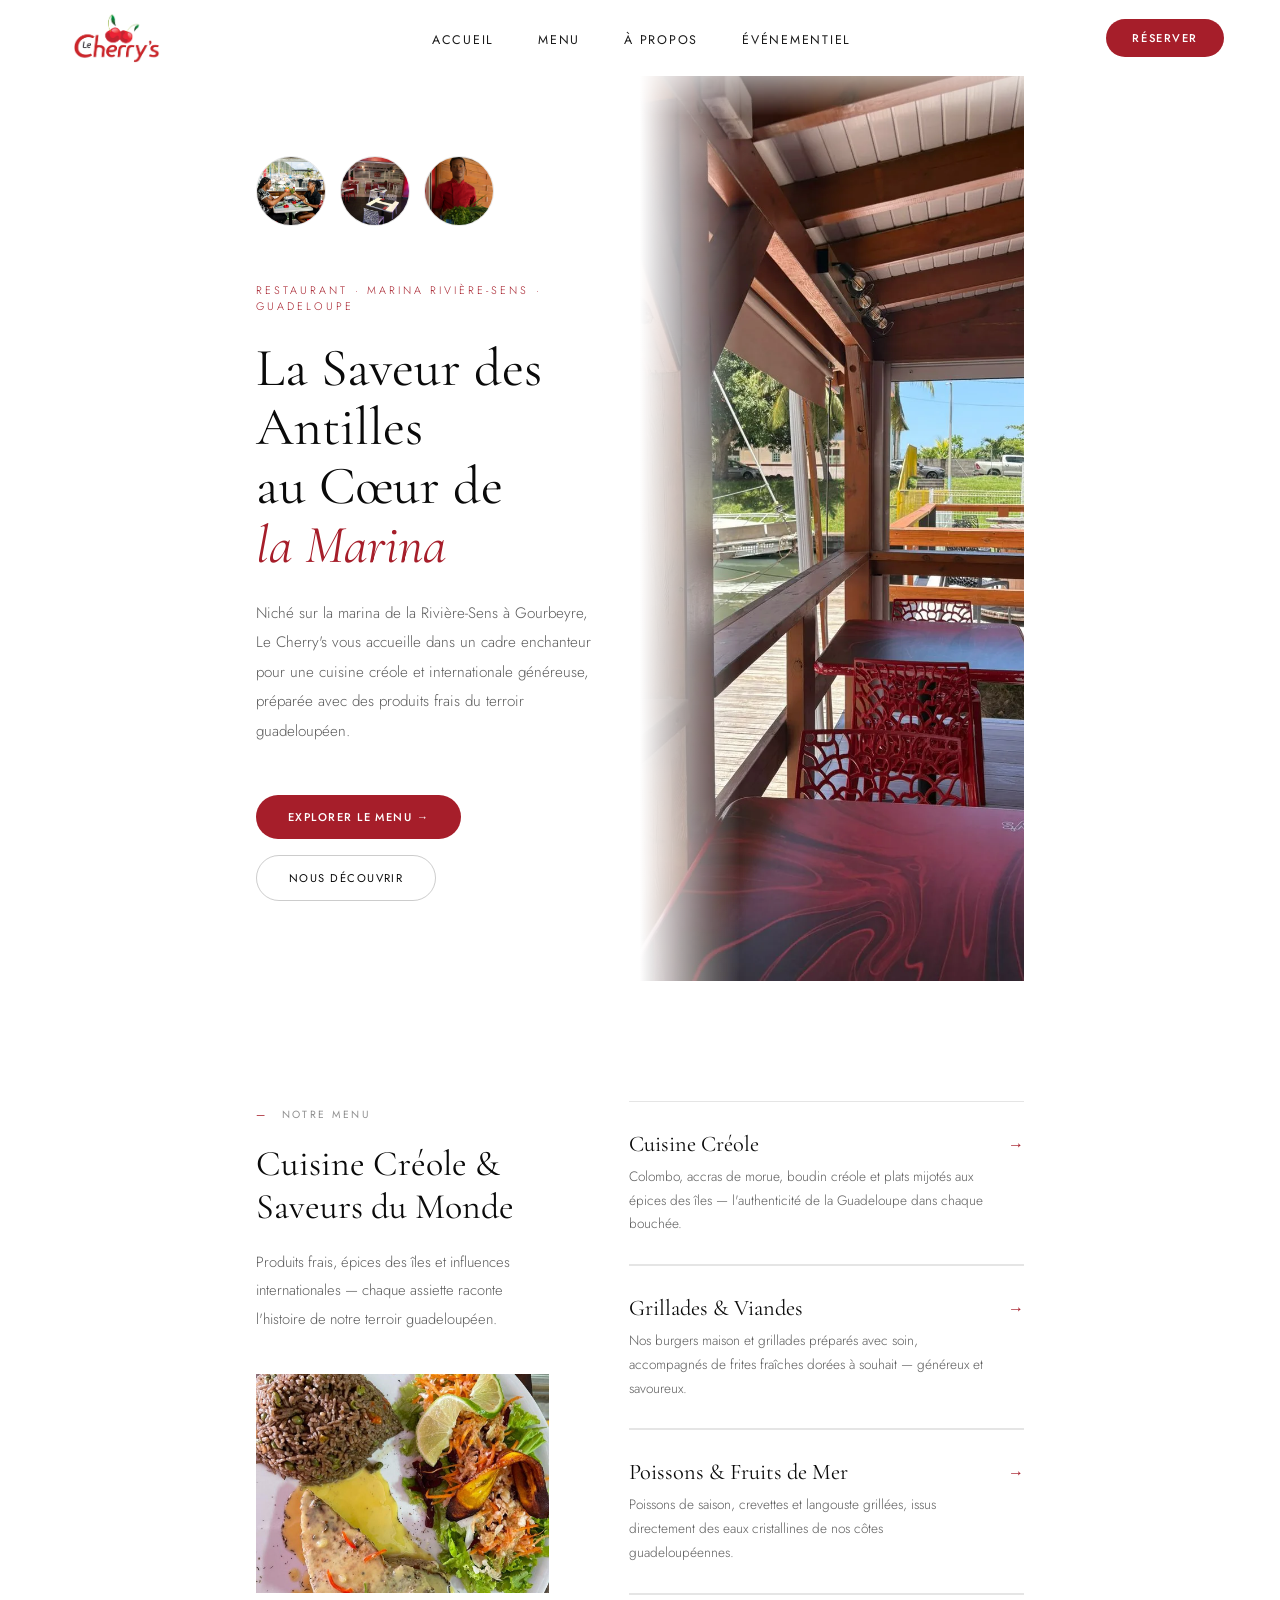
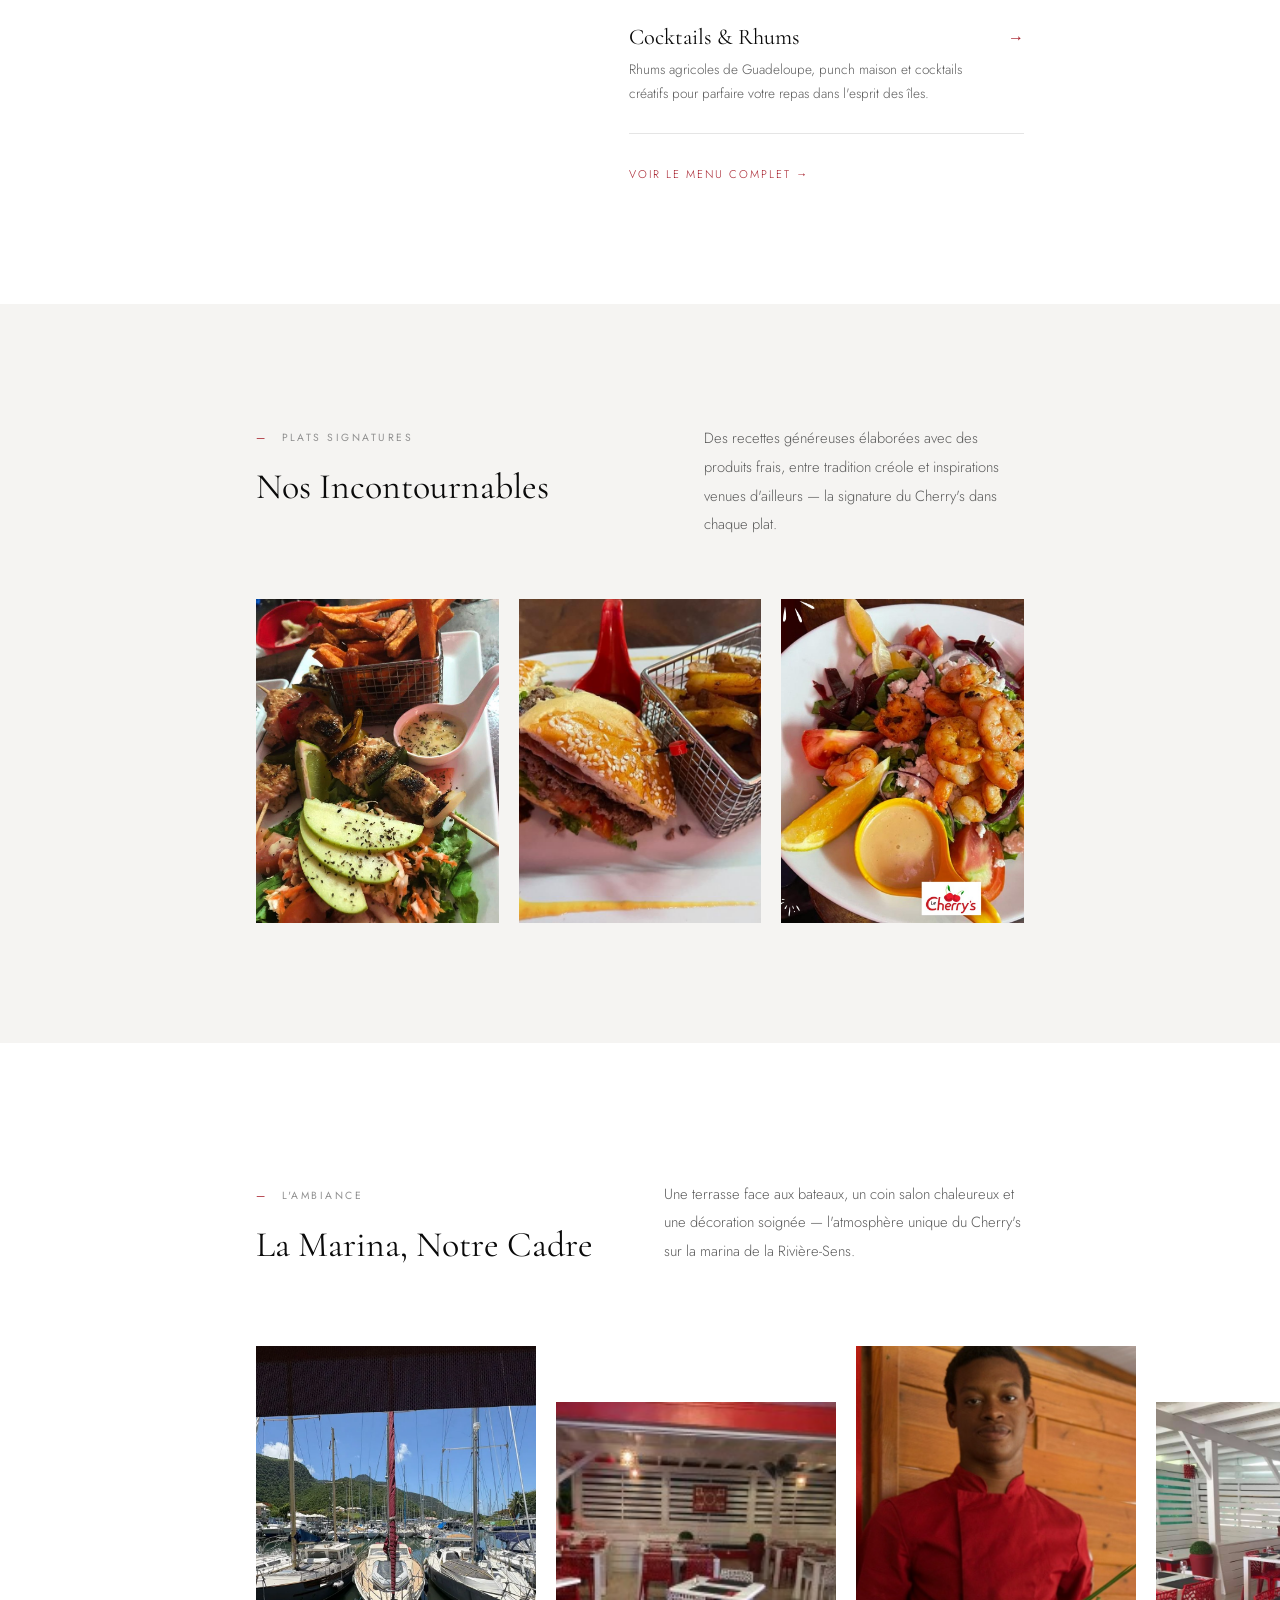
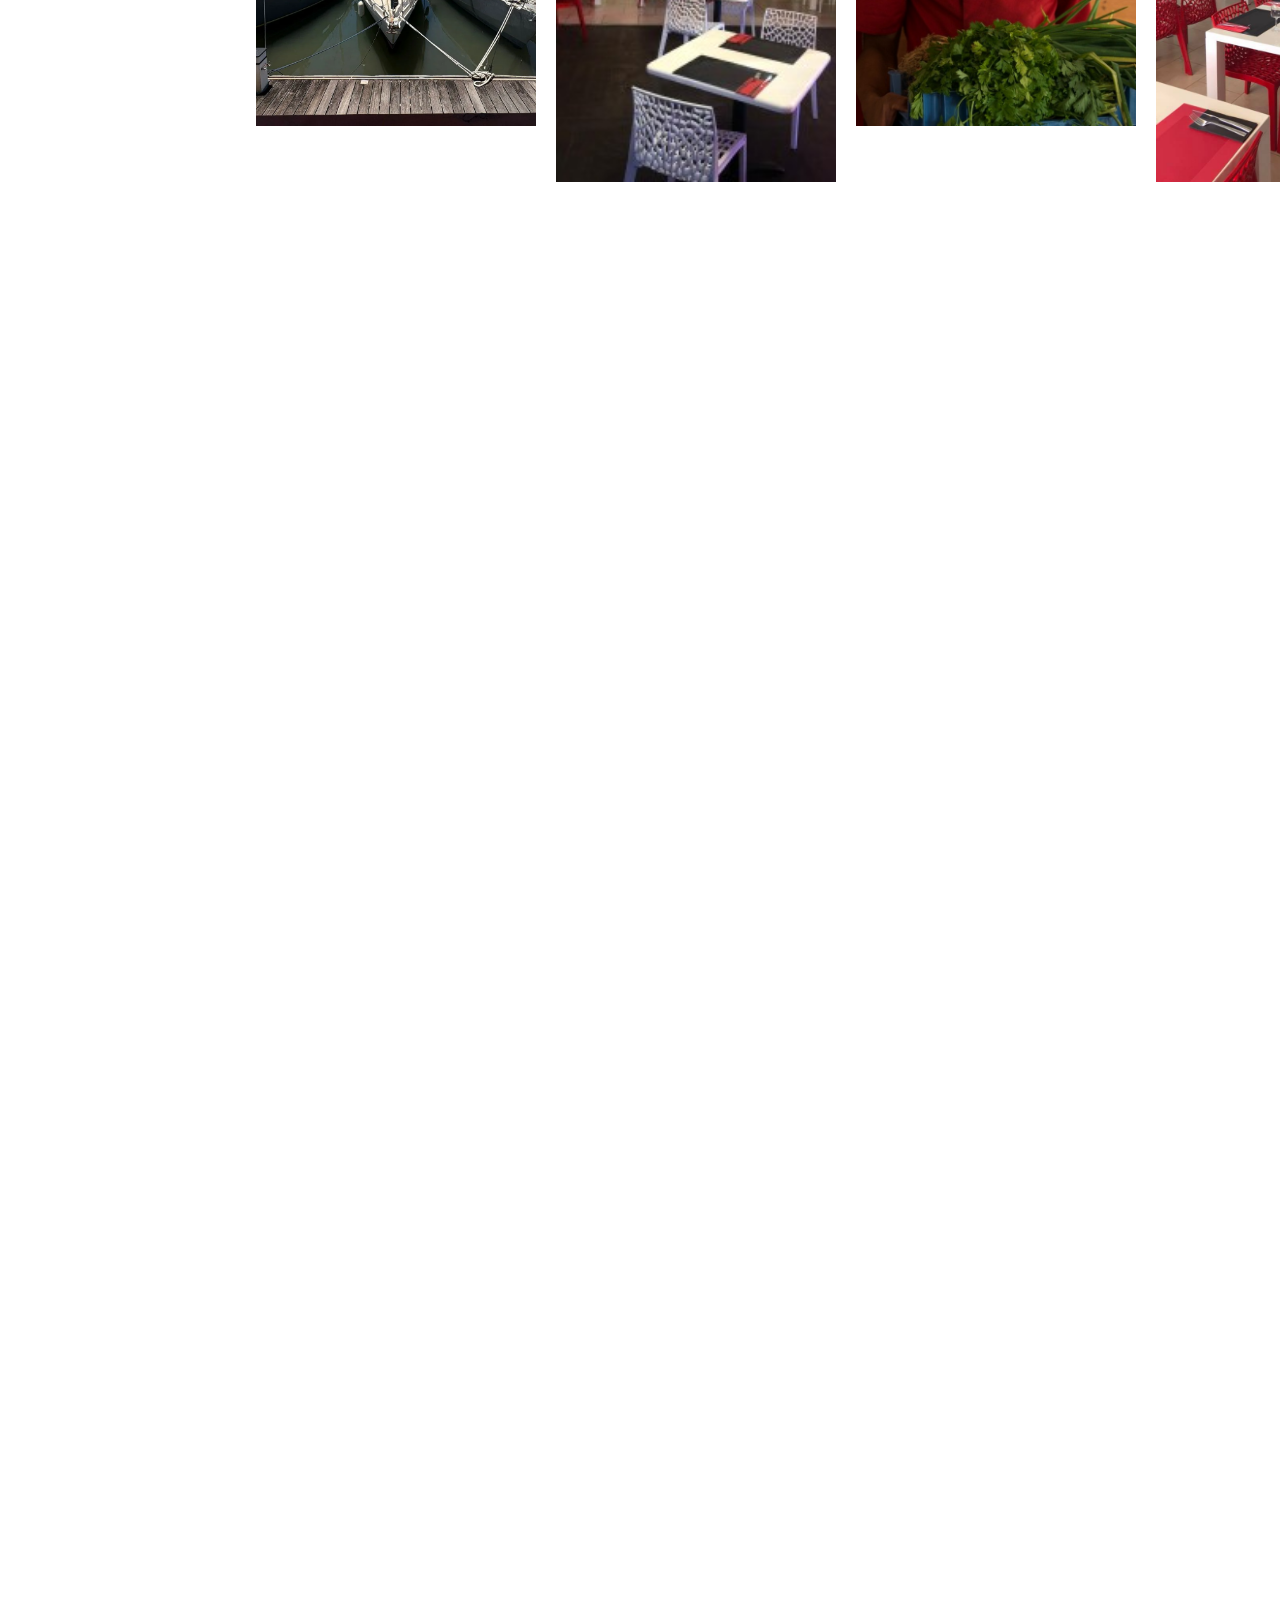
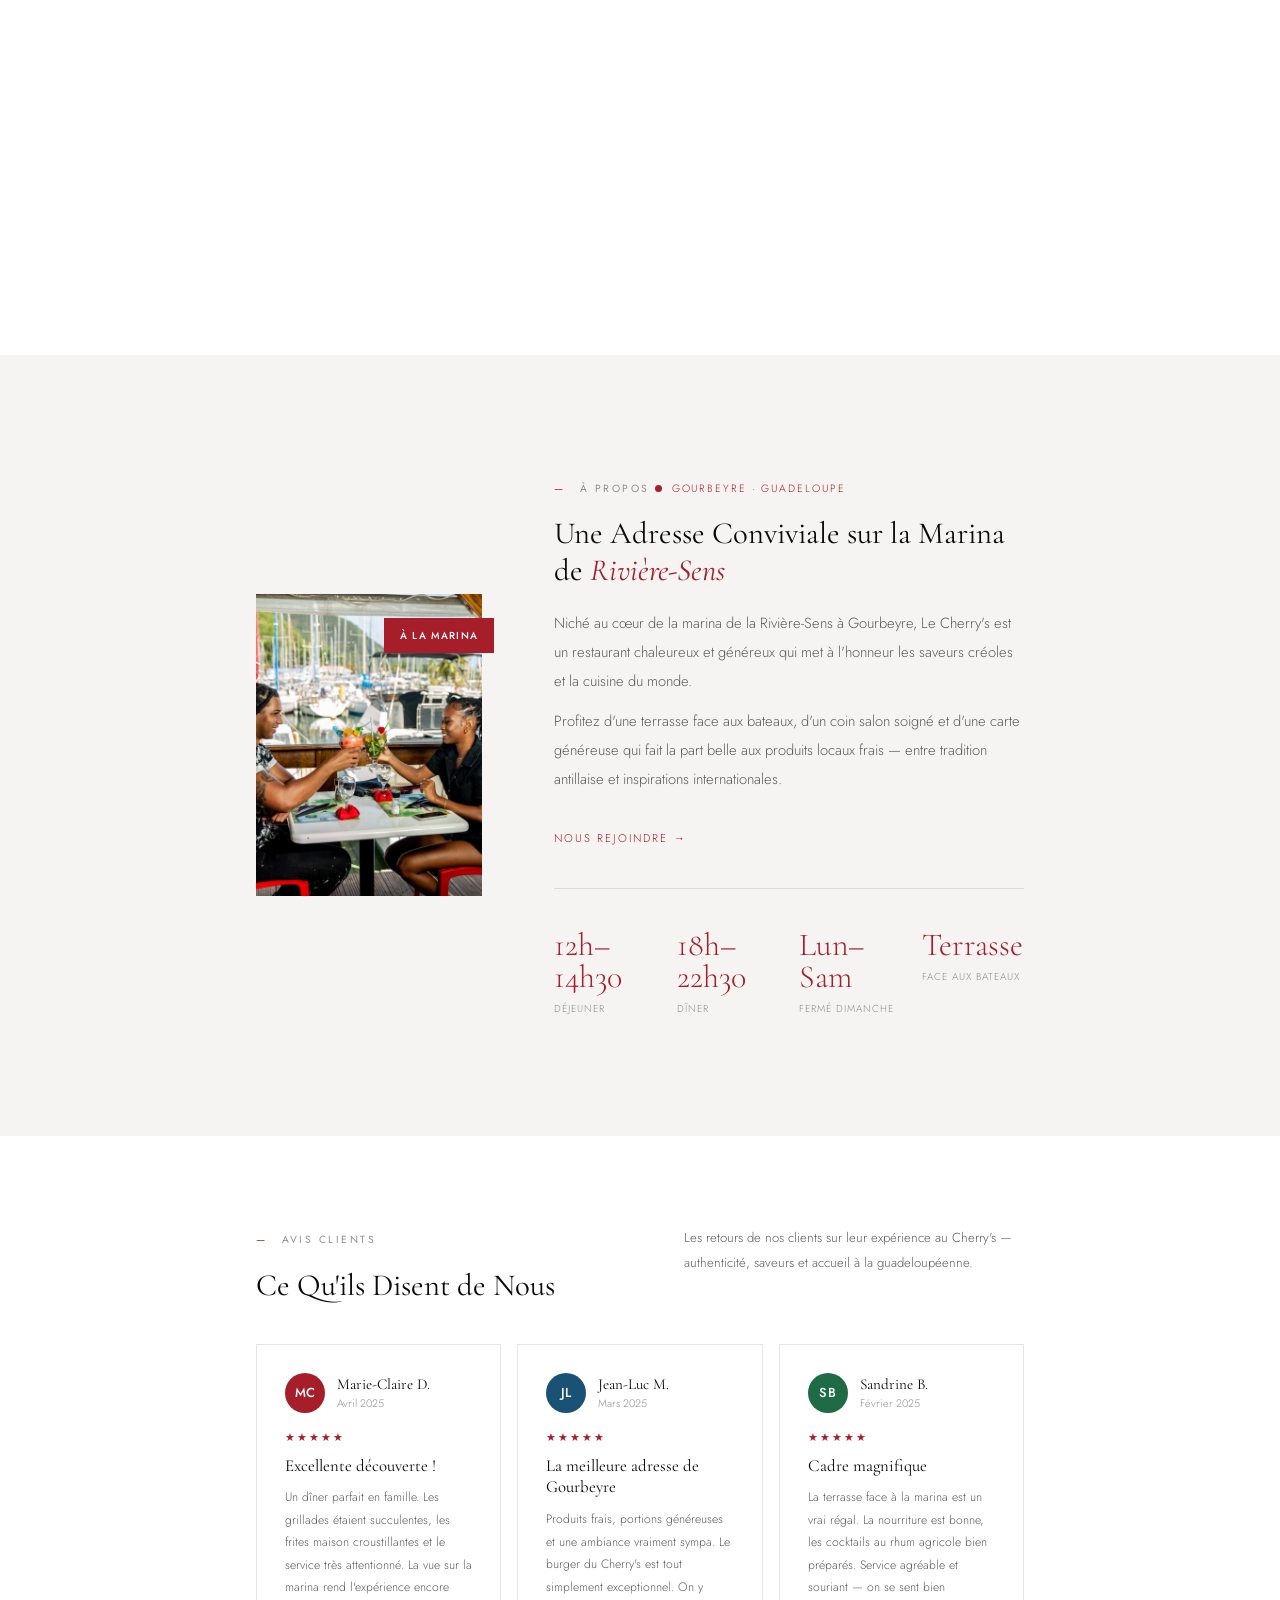
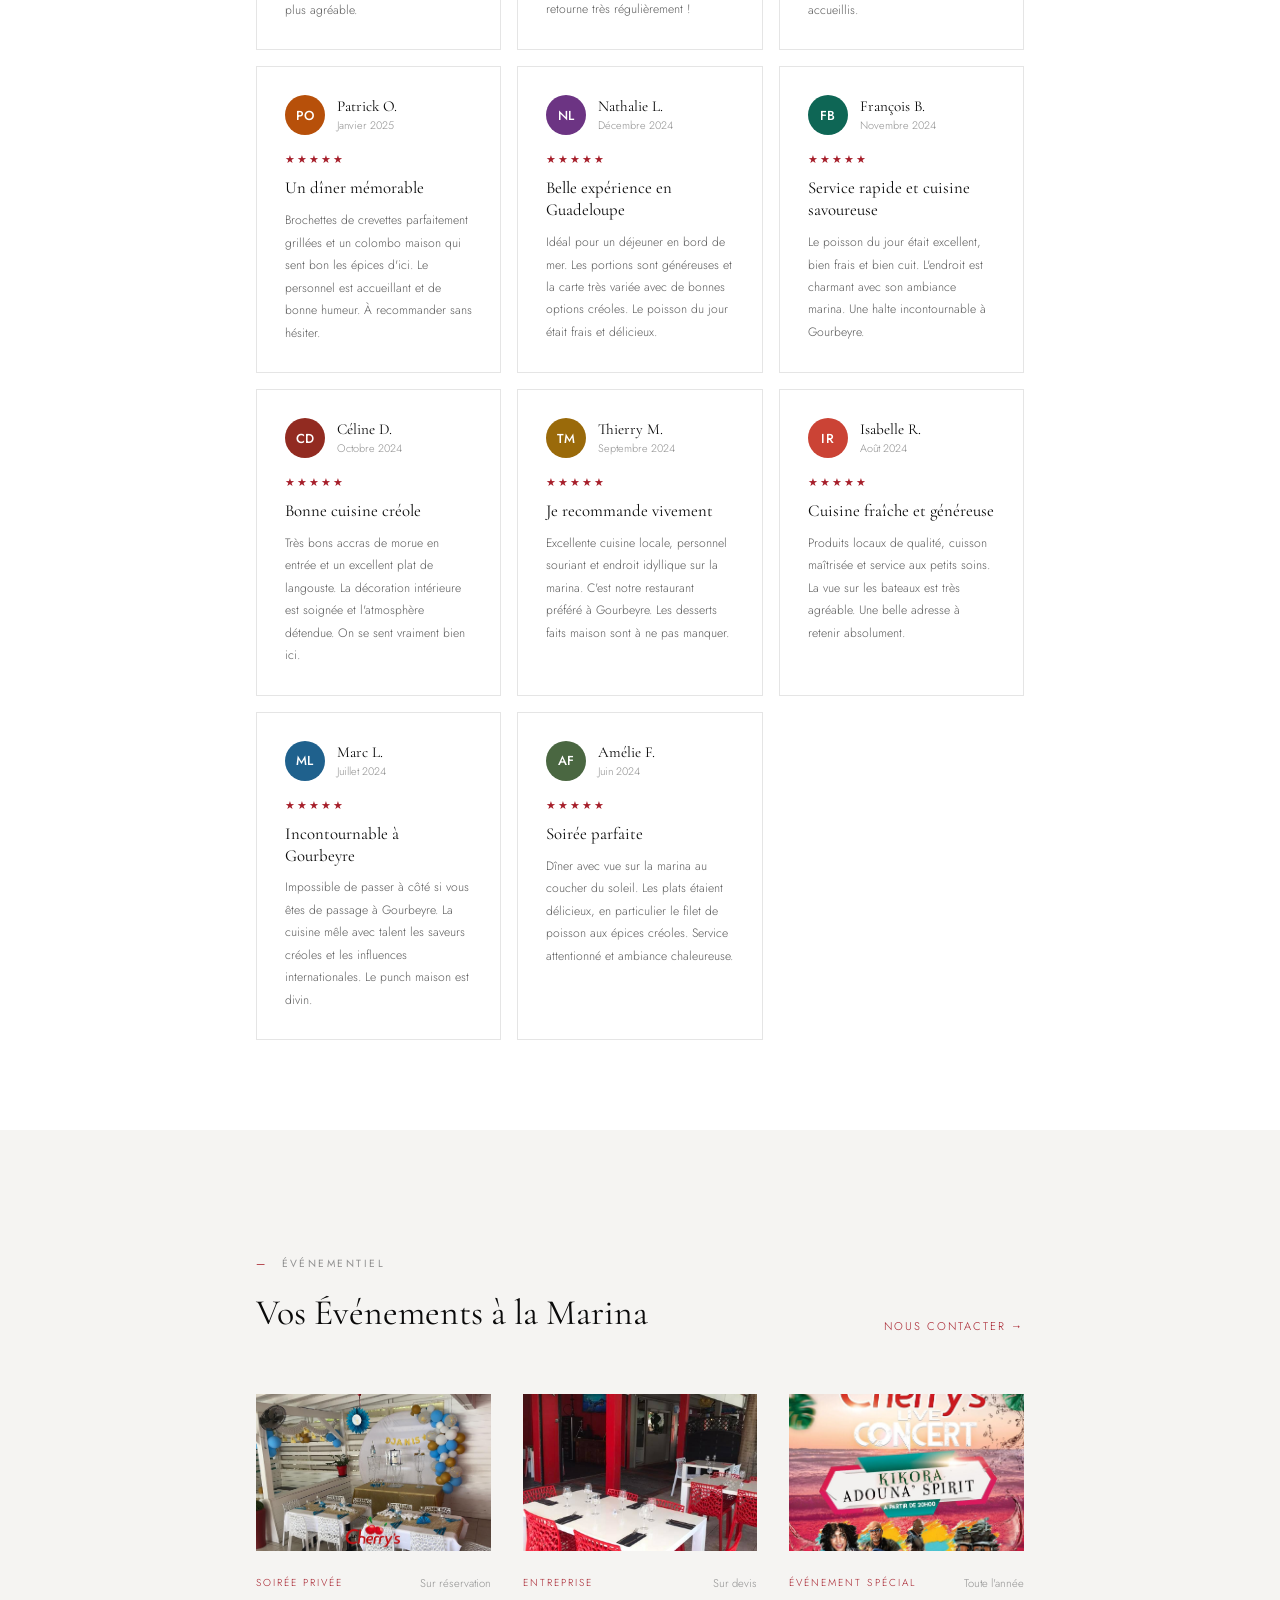
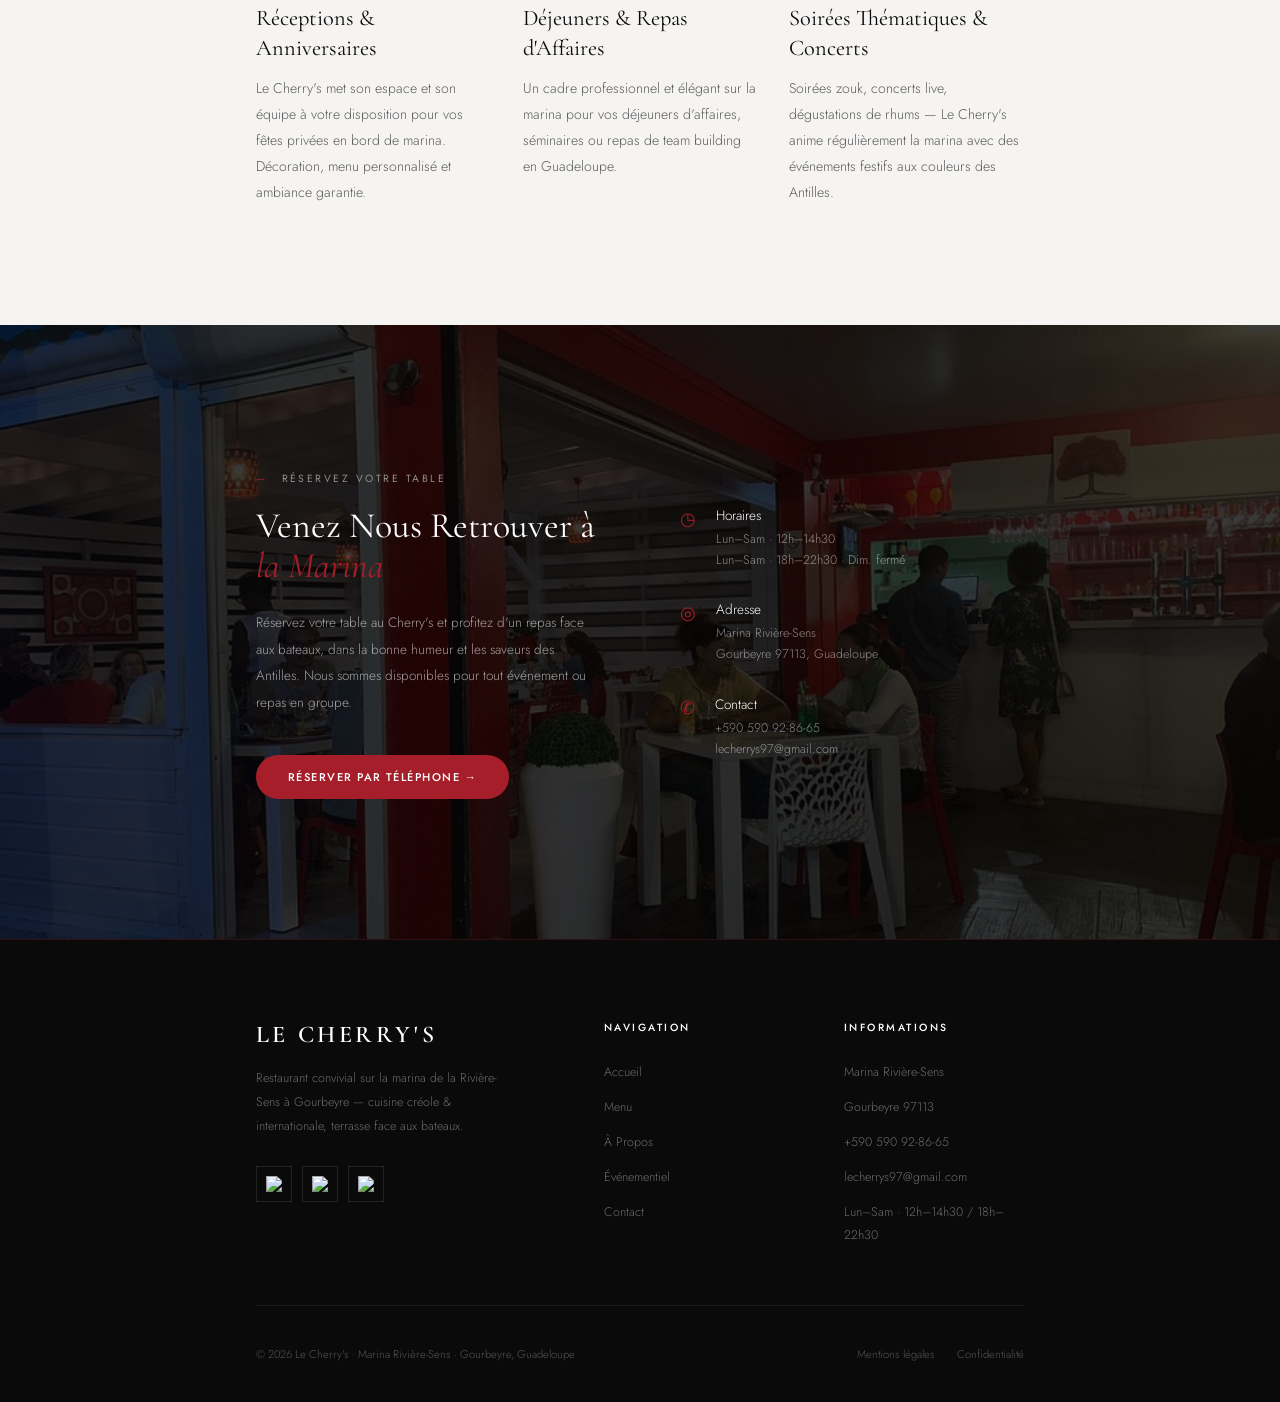
==== commit 71fe6a5b: "Héberger toutes les images en local dans images/ Remplace les URLs externes (Facebook CDN, odyssea.e" ====
--- a/index.html
+++ b/index.html
@@ -3,6 +3,7 @@
 <head>
   <meta charset="UTF-8" />
   <meta name="viewport" content="width=device-width, initial-scale=1.0" />
+  <meta name="robots" content="noindex, nofollow" />
   <title>Le Cherry's — Restaurant Marina Rivière-Sens · Gourbeyre</title>
   <link rel="preconnect" href="https://fonts.googleapis.com" />
   <link rel="preconnect" href="https://fonts.gstatic.com" crossorigin />
@@ -28,13 +29,13 @@
   <div class="hero-left fi">
     <div class="hero-circles" aria-hidden="true">
       <div class="hero-circle">
-        <img src="https://www.odyssea.eu/geodyssea/markers-thumbnails/26075_1666801011_th.jpg" alt="" />
+        <img src="images/circle-1.jpg" alt="" />
       </div>
       <div class="hero-circle">
-        <img src="https://www.odyssea.eu/geodyssea/markers-thumbnails/26075_1666801291_th.jpg" alt="" />
+        <img src="images/circle-2.jpg" alt="" />
       </div>
       <div class="hero-circle">
-        <img src="https://scontent.fptp3-1.fna.fbcdn.net/v/t39.30808-6/489790271_1192868812580644_2591110882138743673_n.jpg?_nc_cat=103&ccb=1-7&_nc_sid=127cfc&_nc_ohc=v4eCjtSb2UcQ7kNvwEwT-2U&_nc_oc=AdpVs7Gy8AkwBSvnmFHlxiqe1Ts1nXiaVDwaievpIXhGikGRkHju0ySQri4R4ScCTfU&_nc_zt=23&_nc_ht=scontent.fptp3-1.fna&_nc_gid=pjWPJAF3TsDBVCU1z52MqQ&_nc_ss=7b289&oh=00_Af5CchPLlEKDvNJ4T1kldpoUSLiQo6vwhZRtkpUMZKgg7A&oe=6A14059A" alt="" />
+        <img src="images/circle-3.jpg" alt="" />
       </div>
     </div>
 
@@ -58,7 +59,7 @@
 
   <div class="hero-right">
     <img
-      src="https://cdn.iris-etourism.io/uploads/ctig/ce3/173-218-33217197.webp"
+      src="images/hero-main.webp"
       alt="Le Cherry's — Marina Rivière-Sens" />
   </div>
 </section>
@@ -69,7 +70,7 @@
     <div class="sec-label">Notre Menu</div>
     <h2>Cuisine Créole &amp; Saveurs du Monde</h2>
     <p>Produits frais, épices des îles et influences internationales — chaque assiette raconte l'histoire de notre terroir guadeloupéen.</p>
-    <img class="menu-thumb" src="https://scontent.fptp3-1.fna.fbcdn.net/v/t1.6435-9/200468690_665933537604246_8408341765320378175_n.jpg?_nc_cat=100&ccb=1-7&_nc_sid=3a1ebe&_nc_ohc=pmJnWVZ3Rd4Q7kNvwEg4f20&_nc_oc=AdpZiXPi1xQVHfmUf_9AhvYDUDNmIrdi8Ck6oYQTEx3tCJJkDzbr7FWKT4KcASjXLq4&_nc_zt=23&_nc_ht=scontent.fptp3-1.fna&_nc_gid=Krvey7iw03jv2q6gsChBzA&_nc_ss=7b289&oh=00_Af6tq6wZ_xcwJQh3cjDonbtgsejl0dUzdZxgStR1qoCWGA&oe=6A35C571" alt="Plat du Cherry's" />
+    <img class="menu-thumb" src="images/menu-thumb.jpg" alt="Plat du Cherry's" />
   </div>
 
   <div class="fi d1">
@@ -119,21 +120,21 @@
 
   <div class="dishes-grid">
     <a href="menu.html" class="dish-card fi" style="text-decoration:none;color:inherit;">
-      <img src="https://scontent.fptp3-1.fna.fbcdn.net/v/t1.6435-9/163630570_624432241754376_1343249393481801839_n.jpg?_nc_cat=109&ccb=1-7&_nc_sid=3a1ebe&_nc_ohc=sBWolytrPGIQ7kNvwEt0Gn_&_nc_oc=Adrn9IX_o92LlVqJtRXkwJlJ3_LlEtLKOzeOkkTOhln6My8g-dJXaVFdZZh5gt6HYck&_nc_zt=23&_nc_ht=scontent.fptp3-1.fna&_nc_gid=T5S3ba5rXCcUFW1UgQoTug&_nc_ss=7b289&oh=00_Af5W3hoD8de2l7L4CZvIyP6UpPuS9WeO44xq-9D6ezgn1w&oe=6A35DD5B" alt="Poisson Grillé du Jour" />
+      <img src="images/dish-poisson.jpg" alt="Poisson Grillé du Jour" />
       <div class="dish-info">
         <div class="dish-cat">Fruits de Mer</div>
         <div class="dish-name">Poisson Grillé du Jour</div>
       </div>
     </a>
     <a href="menu.html" class="dish-card fi d1">
-      <img src="https://scontent.fptp3-1.fna.fbcdn.net/v/t39.30808-6/488264648_1192221882645337_4014409846828880053_n.jpg?_nc_cat=103&ccb=1-7&_nc_sid=127cfc&_nc_ohc=W8P6s4k7BpYQ7kNvwExlHOk&_nc_oc=AdoA7dlECfdTF-kdeNUnwIJWXxeWz3Ar3QWjjF5_AuBj3GnVlunKmgnjYBnG0hwOk20&_nc_zt=23&_nc_ht=scontent.fptp3-1.fna&_nc_gid=pXgx_6vg1t0Rur-gPBdLpA&_nc_ss=7b289&oh=00_Af6d9WVd5XLMDyZtxtSh1voEb1mnNuzGnKbrAWr7LmbgRA&oe=6A1436DB" alt="Burger Le Cherry's" />
+      <img src="images/dish-burger.jpg" alt="Burger Le Cherry's" />
       <div class="dish-info">
         <div class="dish-cat">Notre Signature</div>
         <div class="dish-name">Burger Le Cherry's</div>
       </div>
     </a>
     <a href="menu.html" class="dish-card fi d2">
-      <img src="https://scontent.fptp3-1.fna.fbcdn.net/v/t39.30808-6/468421541_1475925916605000_6803619081217240962_n.jpg?_nc_cat=104&ccb=1-7&_nc_sid=3a1ebe&_nc_ohc=J_zqWsUa4msQ7kNvwHYSL6r&_nc_oc=AdrGis-MQpFueikUqJkKSczXXfGiqXq9gjnm411zVBbSu_7EsVVuyDpu7T9ZSN4Kjl4&_nc_zt=23&_nc_ht=scontent.fptp3-1.fna&_nc_gid=5b2ydhHO13Wl-cVi-HUx9g&_nc_ss=7b289&oh=00_Af4QqNl8N_vRlZY5L_uSmhWgZDN5QLIkABSTEbv-oOzIkA&oe=6A142CCD" alt="Colombo de Crevettes" style="object-position: left center;" />
+      <img src="images/dish-colombo.jpg" alt="Colombo de Crevettes" style="object-position: left center;" />
       <div class="dish-info">
         <div class="dish-cat">Tradition Créole</div>
         <div class="dish-name">Colombo de Crevettes</div>
@@ -156,28 +157,28 @@
   <div class="gal-strip-outer">
     <div class="gal-strip">
       <div class="gal-pic">
-        <img src="https://cdn.iris-etourism.io/uploads/ctig/ba7/172-218-33217196.webp" alt="Salle principale" />
-      </div>
-      <div class="gal-pic">
-        <img src="https://www.odyssea.eu/geodyssea/markers-thumbnails/26075_1666801291_th.jpg" alt="Bar et boissons" />
-      </div>
-      <div class="gal-pic">
-        <img src="https://scontent.fptp3-1.fna.fbcdn.net/v/t39.30808-6/489790271_1192868812580644_2591110882138743673_n.jpg?_nc_cat=103&ccb=1-7&_nc_sid=127cfc&_nc_ohc=v4eCjtSb2UcQ7kNvwEwT-2U&_nc_oc=AdpVs7Gy8AkwBSvnmFHlxiqe1Ts1nXiaVDwaievpIXhGikGRkHju0ySQri4R4ScCTfU&_nc_zt=23&_nc_ht=scontent.fptp3-1.fna&_nc_gid=pjWPJAF3TsDBVCU1z52MqQ&_nc_ss=7b289&oh=00_Af5CchPLlEKDvNJ4T1kldpoUSLiQo6vwhZRtkpUMZKgg7A&oe=6A14059A" alt="Salle de restaurant" />
-      </div>
-      <div class="gal-pic">
-        <img src="https://scontent.fptp3-1.fna.fbcdn.net/v/t39.30808-6/489784295_1192868559247336_3464293782359661785_n.jpg?stp=dst-jpg_s552x414_tt6&_nc_cat=102&ccb=1-7&_nc_sid=714c7a&_nc_ohc=gMK5Sq0dfUAQ7kNvwFRY8yI&_nc_oc=AdorZhAs637u6fInsoLkH99GRIDzKQc0d6ZUnvlTLffhg7PgyoPC7hMhMsPZCw-O5YU&_nc_zt=23&_nc_ht=scontent.fptp3-1.fna&_nc_gid=0c0Nnu7QRZSxZqexaxHjBA&_nc_ss=7b289&oh=00_Af5RGBFt8huEb5_hW-BxFUR8N-x5uk_PAZE0i0wG1ads1g&oe=6A1426FF" alt="Ambiance" />
-      </div>
-      <div class="gal-pic">
-        <img src="https://scontent.fptp3-1.fna.fbcdn.net/v/t39.30808-6/468437808_1475925796605012_5484779075823288066_n.jpg?stp=dst-jpg_s552x414_tt6&_nc_cat=102&ccb=1-7&_nc_sid=8b96af&_nc_ohc=uQzi-3JnGiUQ7kNvwF2t7vO&_nc_oc=AdpHXMNrQ78e9WYuCbGnoWHmuNsvIYx5RiRILO4rbFrNvQp4j-fbOTvvT_p_q0-2IOo&_nc_zt=23&_nc_ht=scontent.fptp3-1.fna&_nc_gid=7dKXH_EPdvDreQxhaC-4BA&_nc_ss=7b289&oh=00_Af5bHXQ3pywp-ZEqNewcoQuU4L_mkO5zQMyqQ_omV992xg&oe=6A140AFF" alt="Ambiance" />
-      </div>
-      <div class="gal-pic">
-        <img src="https://scontent.fptp3-1.fna.fbcdn.net/v/t1.6435-9/175648455_638635890334011_4276692166821560022_n.jpg?stp=c0.85.1034.1034a_dst-jpg_s552x414_tt6&_nc_cat=111&ccb=1-7&_nc_sid=8b96af&_nc_ohc=jQHKYoV2uCAQ7kNvwEFcHMt&_nc_oc=Adrr1VHnX7CbCedsBLeo7AUYyX9A_aKYWM1D57ig8cluEn9WQRStfHuQ5x1cT-Z0Rhc&_nc_zt=23&_nc_ht=scontent.fptp3-1.fna&_nc_gid=krLxTV-8o2TkE_E3iJi4mw&_nc_ss=7b289&oh=00_Af4Z5lKNHKuZjpsME93AZIx9rmaHWmIfSNkzdk8BucVc3Q&oe=6A35CA6E" alt="Ambiance" />
-      </div>
-      <div class="gal-pic">
-        <img src="https://scontent.fptp3-1.fna.fbcdn.net/v/t1.6435-9/82865938_383569579173978_7249958736142270464_n.jpg?stp=c0.77.930.930a_dst-jpg_s552x414_tt6&_nc_cat=109&ccb=1-7&_nc_sid=938f96&_nc_ohc=DlPOmMjAZisQ7kNvwHLztfX&_nc_oc=AdpMEtTNx00r0Edx2qlnuFwL-YsGBxwhyvEZT5Jig9_zjjRHiVtkX_hDswekutSC2Ms&_nc_zt=23&_nc_ht=scontent.fptp3-1.fna&_nc_gid=eh-Wu_XWRH_ZM6wbPgHeZw&_nc_ss=7b289&oh=00_Af6aEXFPEXlw_qdEH8J5Z9CE8qMFKtjOaX4SoBQUls34pw&oe=6A35CD45" alt="Ambiance" />
-      </div>
-      <div class="gal-pic">
-        <img src="https://scontent.fptp3-1.fna.fbcdn.net/v/t39.30808-6/487929341_1190991266101732_2448054287440793218_n.jpg?_nc_cat=104&ccb=1-7&_nc_sid=127cfc&_nc_ohc=6IWUBp6Qs5kQ7kNvwGmS2_J&_nc_oc=AdrQqCRwVfHZqFQXcDNpBTS47Gf0k4zJoB3yDepKve5llYyC-pWGUgYbVcCrxw6FbmI&_nc_zt=23&_nc_ht=scontent.fptp3-1.fna&_nc_gid=VnQK16pYoiPYz9Dlo6jOrg&_nc_ss=7b289&oh=00_Af6YMPg01cK6jDLO-YCHThN7LAaL2Fgv93rgBYhh0BXTlA&oe=6A1442CA" alt="Ambiance" />
+        <img src="images/gal-salle.webp" alt="Salle principale" />
+      </div>
+      <div class="gal-pic">
+        <img src="images/circle-2.jpg" alt="Bar et boissons" />
+      </div>
+      <div class="gal-pic">
+        <img src="images/circle-3.jpg" alt="Salle de restaurant" />
+      </div>
+      <div class="gal-pic">
+        <img src="images/gal-ambiance1.jpg" alt="Ambiance" />
+      </div>
+      <div class="gal-pic">
+        <img src="images/gal-ambiance2.jpg" alt="Ambiance" />
+      </div>
+      <div class="gal-pic">
+        <img src="images/gal-ambiance3.jpg" alt="Ambiance" />
+      </div>
+      <div class="gal-pic">
+        <img src="images/gal-ambiance4.jpg" alt="Ambiance" />
+      </div>
+      <div class="gal-pic">
+        <img src="images/gal-ambiance5.jpg" alt="Ambiance" />
       </div>
     </div>
   </div>
@@ -187,7 +188,7 @@
 <!-- ── ABOUT ── -->
 <section id="about">
   <div class="about-img fi">
-    <img src="https://www.odyssea.eu/geodyssea/markers-photos/26075_1666801011.jpg" alt="Le Cherry's — Marina de Gourbeyre" />
+    <img src="images/about-marina.jpg" alt="Le Cherry's — Marina de Gourbeyre" />
     <div class="about-badge">À la Marina</div>
   </div>
 
@@ -396,7 +397,7 @@
   <div class="ev-grid">
     <a href="evenementiel.html" class="ev-card fi" style="text-decoration:none;color:inherit;">
       <div class="ev-img-wrap">
-        <img src="https://scontent.fptp3-1.fna.fbcdn.net/v/t1.6435-9/197824891_663330817864518_9167638977800052636_n.jpg?_nc_cat=103&ccb=1-7&_nc_sid=3a1ebe&_nc_ohc=mrFPls4_0TUQ7kNvwFR4LW1&_nc_oc=Adr6q1xU5lna3TcYkCPqp6JPc3FZl1Bs4ZJK-mi-FieYWlWBl4qu-4H8JVzHWw4pBLk&_nc_zt=23&_nc_ht=scontent.fptp3-1.fna&_nc_gid=LP67sinAhA7JZfjjSuibWg&_nc_ss=7b289&oh=00_Af4FZ7GuvgWF8W9C-ooFHDUs8O1-wWUjyVlhBeC5hdRh5Q&oe=6A35E264" alt="Soirée privée" />
+        <img src="images/ev-soiree.jpg" alt="Soirée privée" />
       </div>
       <div class="ev-meta">
         <span class="ev-type">Soirée Privée</span>
@@ -408,7 +409,7 @@
 
     <a href="evenementiel.html" class="ev-card fi d1" style="text-decoration:none;color:inherit;">
       <div class="ev-img-wrap">
-        <img src="https://scontent.fptp3-1.fna.fbcdn.net/v/t39.30808-6/488255054_1190830292784496_4786812841500935258_n.jpg?_nc_cat=101&ccb=1-7&_nc_sid=cc71e4&_nc_ohc=Ymx89uTLKIcQ7kNvwExLeBL&_nc_oc=AdoKN8z1wjRx52AvovU1Wpepk3JDSBaaE3ATH-7cR16il70IW_meFxpr8qj62H2mdrQ&_nc_zt=23&_nc_ht=scontent.fptp3-1.fna&_nc_gid=PmUrVpnb4uJrRjgzcYqn6A&_nc_ss=7b289&oh=00_Af5tS4kzVzHKbp6V3wKoqxjSKBhNJ3USGZ8vbTNAldbHTw&oe=6A144285" alt="Repas d'entreprise" />
+        <img src="images/ev-entreprise.jpg" alt="Repas d'entreprise" />
       </div>
       <div class="ev-meta">
         <span class="ev-type">Entreprise</span>
@@ -420,7 +421,7 @@
 
     <a href="evenementiel.html" class="ev-card fi d2" style="text-decoration:none;color:inherit;">
       <div class="ev-img-wrap">
-        <img src="https://scontent.fptp3-1.fna.fbcdn.net/v/t39.30808-6/482221857_1169784324889093_4502690921786011762_n.jpg?_nc_cat=111&ccb=1-7&_nc_sid=833d8c&_nc_ohc=Ib2DA_GdQBwQ7kNvwHhCd42&_nc_oc=AdpR8ADsylaEqMqxao6qhCgANQc4zONcZjd-N76CZoqdPMaBMmdGV7zGb06MryS53ts&_nc_zt=23&_nc_ht=scontent.fptp3-1.fna&_nc_gid=bk40_aXfRR3Y0rY8tjB1GQ&_nc_ss=7b289&oh=00_Af7ckkPpd_r6NDidhQEOqT-_7ukNqIQosrQmobFO4R3ZKA&oe=6A142619" alt="Événement spécial" />
+        <img src="images/ev-thematique.jpg" alt="Événement spécial" />
       </div>
       <div class="ev-meta">
         <span class="ev-type">Événement Spécial</span>
@@ -435,7 +436,7 @@
 <!-- ── RESERVE ── -->
 <section id="reserve">
   <div class="res-bg">
-    <img src="https://dynamic-media-cdn.tripadvisor.com/media/photo-o/17/97/0c/a1/le-cherry-s.jpg?w=900&h=500&s=1" alt="Le Cherry's Marina" />
+    <img src="images/reserve-bg.jpg" alt="Le Cherry's Marina" />
   </div>
 
   <div class="res-inner fi">
